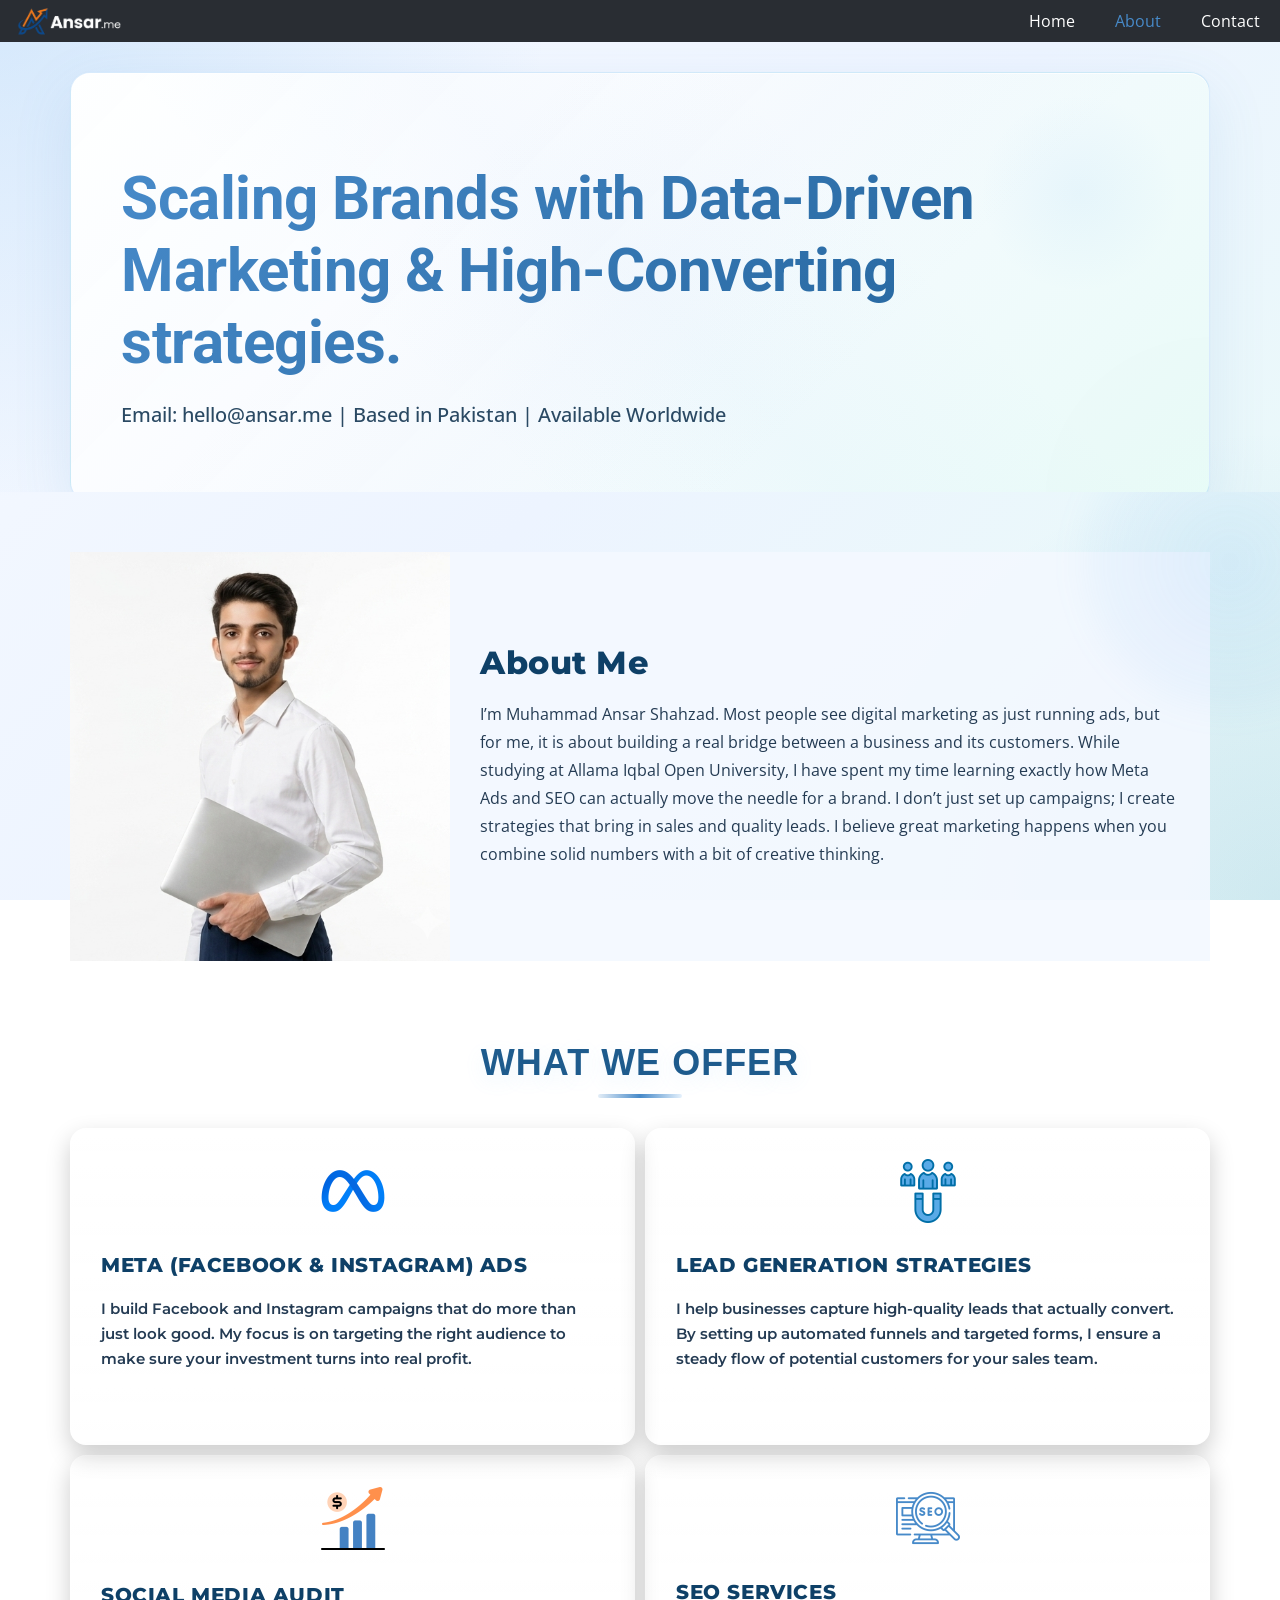
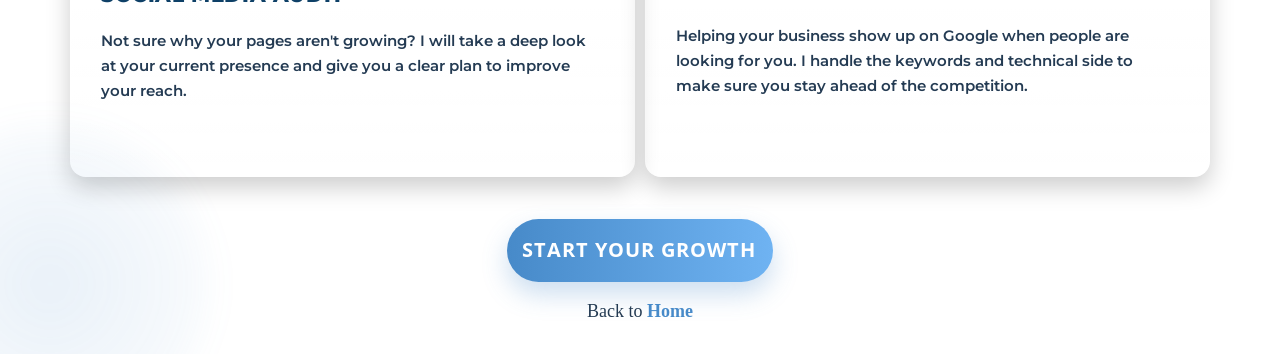
==== About.html @ 25c0dbea "65029 Co-authored-by: Copilot <copilot@github.com>" ====
<!DOCTYPE html>
<html style="font-size: 16px;" lang="en"><head>
    <meta name="viewport" content="width=device-width, initial-scale=1.0">
    <meta charset="utf-8">
    <meta name="keywords" content="">
    <meta name="description" content="">
    <title>About</title>
    <link rel="stylesheet" href="nicepage.css" media="screen">
<link rel="stylesheet" href="About.css" media="screen">
    <script class="u-script" type="text/javascript" src="jquery.js" defer=""></script>
    <script class="u-script" type="text/javascript" src="nicepage.js" defer=""></script>
    <meta name="generator" content="Nicepage 8.3.6, nicepage.com">
    <link rel="icon" href="images/favicon.png">
    
    
    
    
    
    <link id="u-page-google-font" rel="stylesheet" href="https://fonts.googleapis.com/css2?display=swap&amp;family=Roboto:ital,wght@0,100;0,200;0,300;0,400;0,500;0,600;0,700;0,800;0,900;1,100;1,200;1,300;1,400;1,500;1,600;1,700;1,800;1,900&amp;family=Open+Sans:ital,wght@0,300;0,400;0,500;0,600;0,700;0,800;1,300;1,400;1,500;1,600;1,700;1,800&amp;family=Montserrat:ital,wght@0,100;0,200;0,300;0,400;0,500;0,600;0,700;0,800;0,900;1,100;1,200;1,300;1,400;1,500;1,600;1,700;1,800;1,900&amp;family=Adamina:wght@400">
    <script type="application/ld+json">{
		"@context": "http://schema.org",
		"@type": "Organization",
		"name": "Site1",
		"logo": "images/Gemini_Generated_Image_s035ids035ids035-removebg-previewllll.png",
		"sameAs": [
				"https://www.facebook.com/share/1CbsHtC2xA/  ",
				"https://www.instagram.com/m.ansar971?igsh=bG4xaGEwMTB1c2Ji",
				"https://x.com/M_Ansar971",
				"www.linkedin.com/in/muhammad-ansar-shahzad-04728a39b"
		]
}</script>
    <meta name="theme-color" content="#478ac9">
    <meta property="og:title" content="About">
    <meta property="og:description" content="">
    <meta property="og:type" content="website">
  <meta data-intl-tel-input-cdn-path="intlTelInput/"></head>
  <body data-path-to-root="./" data-include-products="false" class="u-body u-clearfix u-xl-mode" data-lang="en"><header class="u-clearfix u-header u-palette-5-dark-3 u-header" id="header" data-animation-name="" data-animation-duration="0" data-animation-delay="0" data-animation-direction=""><nav class="u-menu u-menu-one-level u-offcanvas u-menu-1" role="navigation" aria-label="Menu navigation">
        <div class="menu-collapse" style="font-size: 1rem; letter-spacing: 0px;">
          <a class="u-button-style u-custom-left-right-menu-spacing u-custom-padding-bottom u-custom-top-bottom-menu-spacing u-hamburger-link u-nav-link u-text-active-palette-1-base u-text-hover-palette-2-base" href="#" tabindex="-1" aria-label="Open menu" aria-controls="61b7">
            <svg class="u-svg-link" viewBox="0 0 24 24"><use xlink:href="#menu-hamburger"></use></svg>
            <svg class="u-svg-content" version="1.1" id="menu-hamburger" viewBox="0 0 16 16" x="0px" y="0px" xmlns:xlink="http://www.w3.org/1999/xlink" xmlns="http://www.w3.org/2000/svg"><g><rect y="1" width="16" height="2"></rect><rect y="7" width="16" height="2"></rect><rect y="13" width="16" height="2"></rect>
</g></svg>
          </a>
        </div>
        <div class="u-custom-menu u-nav-container">
          <ul class="u-nav u-unstyled u-nav-1" role="menubar"><li role="none" class="u-nav-item"><a role="menuitem" class="u-button-style u-nav-link u-text-active-palette-1-base u-text-hover-palette-2-base u-nav-link-2" href="./">Home</a>
</li><li role="none" class="u-nav-item"><a role="menuitem" class="u-button-style u-nav-link u-text-active-palette-1-base u-text-hover-palette-2-base u-nav-link-2" href="About.html">About</a>
</li><li role="none" class="u-nav-item"><a role="menuitem" class="u-button-style u-nav-link u-text-active-palette-1-base u-text-hover-palette-2-base u-nav-link-2" href="Contact-Us.html">Contact</a>
</li></ul>
        </div>
        <div class="u-custom-menu u-nav-container-collapse" id="61b7" role="region" aria-label="Menu panel">
          <div class="u-black u-container-style u-inner-container-layout u-opacity u-opacity-95 u-sidenav">
            <div class="u-inner-container-layout u-sidenav-overflow">
              <div class="u-menu-close" tabindex="-1" aria-label="Close menu"></div>
              <ul class="u-align-center u-nav u-popupmenu-items u-unstyled u-nav-2" role="menubar"><li role="none" class="u-nav-item"><a role="menuitem" class="u-button-style u-nav-link" href="./">Home</a>
</li><li role="none" class="u-nav-item"><a role="menuitem" class="u-button-style u-nav-link" href="About.html">About</a>
</li><li role="none" class="u-nav-item"><a role="menuitem" class="u-button-style u-nav-link" href="Contact-Us.html">Contact</a>
</li></ul>
            </div>
          </div>
          <div class="u-black u-menu-overlay u-opacity u-opacity-70"></div>
        </div>
      </nav><a href="" class="u-image u-logo u-image-1" data-image-width="623" data-image-height="211">
        <img src="images/Gemini_Generated_Image_s035ids035ids035-removebg-previewllll.png" class="u-logo-image u-logo-image-1">
      </a></header>
    <section class="u-align-center u-clearfix u-container-align-center u-section-1" id="block-16">
      <div class="u-clearfix u-sheet u-valign-middle-xs u-sheet-1">
        <div class="u-align-center u-container-align-center u-container-style u-expanded-width-xs u-group u-shape-rectangle u-group-1">
          <div class="u-container-layout u-container-layout-1">
            <h1 class="u-align-left u-text u-text-black u-text-1">Scaling Brand​s with Data-Driven Marketing &amp; High-Converting strategies. </h1>
            <p class="u-align-left u-text u-text-palette-5-dark-1 u-text-2">Email: hello@ansar.me | Based in Paki​​​stan | Available Worldwide&nbsp;&nbsp;<br>
            </p>
          </div>
        </div>
      </div>
    </section>
    <section class="u-clearfix u-palette-5-dark-3 u-section-2" id="block-17">
      <div class="u-clearfix u-sheet u-valign-middle-lg u-valign-middle-sm u-valign-middle-xl u-sheet-1">
        <div class="data-layout-selected u-clearfix u-expanded-width-lg u-expanded-width-xl u-expanded-width-xs u-gutter-0 u-layout-spacing-vertical u-layout-wrap u-white u-layout-wrap-1">
          <div class="u-layout">
            <div class="u-layout-row">
              <div class="u-container-style u-image u-layout-cell u-right-cell u-size-20-lg u-size-20-xl u-size-28-md u-size-28-sm u-size-28-xs u-image-1" src="" data-image-width="1792" data-image-height="592">
                <div class="u-container-layout u-container-layout-1"></div>
              </div>
              <div class="u-align-left u-container-align-left u-container-align-left-lg u-container-align-left-md u-container-align-left-sm u-container-align-left-xl u-container-style u-layout-cell u-left-cell u-palette-5-dark-2 u-shape-rectangle u-size-32-md u-size-32-sm u-size-32-xs u-size-40-lg u-size-40-xl u-layout-cell-2" data-image-width="1080" data-image-height="810">
                <div class="u-container-layout u-valign-middle-lg u-valign-middle-md u-valign-middle-sm u-valign-middle-xl u-container-layout-2">
                  <h2 class="u-text u-text-default-lg u-text-default-md u-text-default-sm u-text-default-xl u-text-1">About Me</h2>
                  <p class="u-text u-text-2"> I’m Muhammad Ansar Shahzad. Most people see digital marketing as just running ads, but for me, it is about building a real bridge between a business and its customers. While studying at Allama Iqbal Open University, I have spent my time learning exactly how Meta Ads and SEO can actually move the needle for a brand. I don’t just set up campaigns; I create strategies that bring in sales and quality leads. I believe great marketing happens when you combine solid numbers with a bit of creative thinking.<br>
                  </p>
                </div>
              </div>
            </div>
          </div>
        </div>
      </div>
    </section>
    <section class="u-align-center u-clearfix u-container-align-center-lg u-container-align-center-md u-container-align-center-sm u-container-align-center-xl u-palette-5-dark-3 u-section-3" id="block-18">
      <div class="u-clearfix u-sheet u-valign-middle-lg u-valign-middle-md u-valign-middle-sm u-sheet-1">
        <h4 class="u-custom-font u-font-arial u-text u-text-default u-text-1">What We <span style="font-weight: 500;"><span style="font-weight: 500;"></span></span>Offer 
        </h4>
        <div class="u-expanded-width u-layout-grid u-list u-list-1">
          <div class="u-repeater u-repeater-1">
            <div class="u-align-center u-border-2 u-border-grey-75 u-container-align-center u-container-style u-grey-10 u-list-item u-repeater-item u-list-item-1">
              <div class="u-container-layout u-similar-container u-valign-top u-container-layout-1"><span class="u-align-left u-file-icon u-icon u-text-palette-1-base u-icon-1" data-href="Contact-Us.html" data-page-id="167805803" title="Contact Us"><img src="images/meta.png" alt=""></span>
                <h5 class="u-align-center-xs u-align-left-lg u-align-left-md u-align-left-sm u-align-left-xl u-custom-font u-text u-text-2">Meta (Facebook &amp; Instagram)​ Ads<span style="font-weight: 700;"></span>
                </h5>
                <p class="u-align-left u-custom-font u-font-montserrat u-text u-text-default u-text-3">I build Facebook and Instagram campaigns that do more than just look good. My focus is on targeting the right audience to make sure your investment turns into real profit. </p>
              </div>
            </div>
            <div class="u-align-center u-border-2 u-border-grey-75 u-container-align-center u-container-style u-grey-10 u-list-item u-repeater-item u-list-item-2">
              <div class="u-container-layout u-similar-container u-valign-top u-container-layout-2"><span class="u-align-left u-file-icon u-icon u-icon-2" data-href="Contact-Us.html" data-page-id="167805803" title="Contact Us"><img src="images/lead-generation_8407379.png" alt=""></span>
                <h5 class="u-align-center-xs u-align-left-lg u-align-left-md u-align-left-sm u-align-left-xl u-custom-font u-text u-text-4">Lead Generation strategies </h5>
                <p class="u-align-left u-custom-font u-font-montserrat u-text u-text-default u-text-5">I help businesses capture high-quality leads that actually convert. By setting up automated funnels and targeted forms, I ensure a steady flow of potential customers for your sales team.</p>
              </div>
            </div>
            <div class="u-align-center u-border-2 u-border-grey-75 u-container-align-center u-container-style u-grey-10 u-list-item u-repeater-item u-list-item-3" data-href="Contact-Us.html" data-page-id="167805803" title="Contact Us">
              <div class="u-container-layout u-similar-container u-valign-top u-container-layout-3"><span class="u-align-left u-file-icon u-icon u-icon-3"><img src="images/growth.png" alt=""></span>
                <h5 class="u-align-center-xs u-align-left-lg u-align-left-md u-align-left-sm u-align-left-xl u-custom-font u-text u-text-6">Social Media Audit <span style="font-size: 1.5rem;"></span>
                </h5>
                <p class="u-align-left u-custom-font u-font-montserrat u-text u-text-default u-text-7">Not sure why your pages aren't growing? I will take a deep look at your current presence and give you a clear plan to improve your reach.<br>
                </p>
              </div>
            </div>
            <div class="u-align-center u-border-2 u-border-grey-75 u-container-align-center u-container-style u-grey-10 u-list-item u-repeater-item u-list-item-4">
              <div class="u-container-layout u-similar-container u-valign-top u-container-layout-4"><span class="u-align-left u-file-icon u-icon u-text-palette-1-base u-icon-4" data-href="Contact-Us.html" data-page-id="167805803" title="Contact Us"><img src="images/5902216-d0180511.png" alt=""></span>
                <h5 class="u-align-center-xs u-align-left-lg u-align-left-md u-align-left-sm u-align-left-xl u-custom-font u-text u-text-8">SEO ​Services</h5>
                <p class="u-align-left u-custom-font u-font-montserrat u-text u-text-default u-text-9">Helping your business show up on Google when people are looking for you. I handle the keywords and technical side to make sure you stay ahead of the competition.<br>
                </p>
              </div>
            </div>
          </div>
        </div>
        <a href="Contact-Us.html" data-page-id="167805803" class="u-btn u-btn-round u-button-style u-hover-palette-1-light-1 u-palette-1-base u-radius u-btn-1" title="Contact Us">START YOUr GROWTH<span style="font-size: 1.25rem;"></span>
        </a>
        <h6 class="u-custom-font u-font-georgia u-text u-text-default u-text-10">Back to <span style="font-weight: 700;">
            <a href="./" data-page-id="44507083" class="u-active-none u-border-none u-btn u-button-link u-button-style u-hover-none u-none u-text-palette-1-base u-btn-2" title="Home">Home </a></span>
        </h6>
      </div>
    </section>
    
    
    
    <footer class="u-align-center u-clearfix u-container-align-center-lg u-container-align-center-md u-container-align-center-sm u-container-align-center-xl u-footer u-hidden-lg u-hidden-md u-hidden-sm u-hidden-xl u-palette-5-dark-3 u-footer" id="footer"><div class="u-clearfix u-sheet u-sheet-1">
        <h3 class="u-align-left-xs u-headline u-hidden-lg u-hidden-md u-hidden-sm u-hidden-xl u-text u-text-default-lg u-text-default-md u-text-default-sm u-text-default-xl u-text-1">
          <a href="/">Get in Touch </a>
        </h3>
        <p class="u-align-left u-custom-font u-font-montserrat u-hidden-lg u-hidden-md u-hidden-sm u-hidden-xl u-text u-text-2">Every great project starts with a simple conversation. Whether you want to scale your sales with Meta Ads or improve your Google ranking, I am here to help. Fill out the form below with your details, and I will personally get back to you within 24 hours to discuss your goals.<span style="font-style: italic;"></span>
        </p>
        <a href="tel:+92 321 7420475" class="u-active-none u-align-left-xs u-btn u-button-style u-hidden-lg u-hidden-md u-hidden-sm u-hidden-xl u-hover-none u-none u-text-hover-palette-1-base u-btn-1"><span class="u-icon u-text-palette-1-base"><svg class="u-svg-content" viewBox="0 0 405.333 405.333" x="0px" y="0px" style="width: 1em; height: 1em;"><path d="M373.333,266.88c-25.003,0-49.493-3.904-72.704-11.563c-11.328-3.904-24.192-0.896-31.637,6.699l-46.016,34.752    c-52.8-28.181-86.592-61.952-114.389-114.368l33.813-44.928c8.512-8.512,11.563-20.971,7.915-32.64    C142.592,81.472,138.667,56.96,138.667,32c0-17.643-14.357-32-32-32H32C14.357,0,0,14.357,0,32    c0,205.845,167.488,373.333,373.333,373.333c17.643,0,32-14.357,32-32V298.88C405.333,281.237,390.976,266.88,373.333,266.88z"></path></svg></span>&nbsp;+92 321 7420475
        </a>
        <a href="#" class="u-active-none u-align-left-xs u-border-1 u-border-active-palette-1-base u-border-hover-palette-1-base u-border-no-left u-border-no-right u-border-no-top u-btn u-button-link u-button-style u-hidden-lg u-hidden-md u-hidden-sm u-hidden-xl u-hover-none u-none u-text-active-palette-1-base u-text-hover-palette-1-base u-text-white u-btn-2" data-animation-name="" data-animation-duration="0" data-animation-delay="0" data-animation-direction="">hello@ansar.me </a>
        <div class="u-align-left u-hidden-lg u-hidden-md u-hidden-sm u-hidden-xl u-preserve-proportions u-social-icons u-social-icons-1">
          <a class="u-social-url" title="facebook" target="_blank" href="https://www.facebook.com/share/1CbsHtC2xA/  "><span class="u-icon u-social-facebook u-social-icon u-text-palette-1-base u-icon-2"><svg class="u-svg-link" preserveAspectRatio="xMidYMin slice" viewBox="0 0 112.196 112.196"><use xmlns:xlink="http://www.w3.org/1999/xlink" xlink:href="#svg-1bdc"></use></svg><svg class="u-svg-content" viewBox="0 0 112.196 112.196" x="0px" y="0px" id="svg-1bdc" style="enable-background:new 0 0 112.196 112.196;"><g><circle style="fill:currentColor;" cx="56.098" cy="56.098" r="56.098"></circle><path style="fill:#FFFFFF;" d="M70.201,58.294h-10.01v36.672H45.025V58.294h-7.213V45.406h7.213v-8.34   c0-5.964,2.833-15.303,15.301-15.303L71.56,21.81v12.51h-8.151c-1.337,0-3.217,0.668-3.217,3.513v7.585h11.334L70.201,58.294z"></path>
</g></svg></span>
          </a>
        </div>
        <div class="u-hidden-lg u-hidden-md u-hidden-sm u-hidden-xl u-social-icons u-social-icons-2">
          <a class="u-social-url" target="_blank" data-type="Instagram" title="Instagram" href="https://www.instagram.com/m.ansar971?igsh=bG4xaGEwMTB1c2Ji"><span class="u-icon u-social-icon u-social-instagram u-text-palette-1-base u-icon-3"><svg class="u-svg-link" preserveAspectRatio="xMidYMin slice" viewBox="0 0 112 112"><use xmlns:xlink="http://www.w3.org/1999/xlink" xlink:href="#svg-3fb9"></use></svg><svg class="u-svg-content" viewBox="0 0 112 112" x="0" y="0" id="svg-3fb9"><circle fill="currentColor" cx="56.1" cy="56.1" r="55"></circle><path fill="#FFFFFF" d="M55.9,38.2c-9.9,0-17.9,8-17.9,17.9C38,66,46,74,55.9,74c9.9,0,17.9-8,17.9-17.9C73.8,46.2,65.8,38.2,55.9,38.2
            z M55.9,66.4c-5.7,0-10.3-4.6-10.3-10.3c-0.1-5.7,4.6-10.3,10.3-10.3c5.7,0,10.3,4.6,10.3,10.3C66.2,61.8,61.6,66.4,55.9,66.4z"></path><path fill="#FFFFFF" d="M74.3,33.5c-2.3,0-4.2,1.9-4.2,4.2s1.9,4.2,4.2,4.2s4.2-1.9,4.2-4.2S76.6,33.5,74.3,33.5z"></path><path fill="#FFFFFF" d="M73.1,21.3H38.6c-9.7,0-17.5,7.9-17.5,17.5v34.5c0,9.7,7.9,17.6,17.5,17.6h34.5c9.7,0,17.5-7.9,17.5-17.5V38.8
            C90.6,29.1,82.7,21.3,73.1,21.3z M83,73.3c0,5.5-4.5,9.9-9.9,9.9H38.6c-5.5,0-9.9-4.5-9.9-9.9V38.8c0-5.5,4.5-9.9,9.9-9.9h34.5
            c5.5,0,9.9,4.5,9.9,9.9V73.3z"></path></svg></span>
          </a>
        </div>
        <div class="u-hidden-lg u-hidden-md u-hidden-sm u-hidden-xl u-preserve-proportions u-social-icons u-social-icons-3">
          <a class="u-social-url" title="twitter" target="_blank" href="https://x.com/M_Ansar971"><span class="u-file-icon u-icon u-social-icon u-social-twitter u-icon-4"><svg class="u-svg-link" preserveAspectRatio="xMidYMin slice" viewBox="0 0 112.197 112.197"><use xmlns:xlink="http://www.w3.org/1999/xlink" xlink:href="#svg-049f"></use></svg><svg class="u-svg-content" viewBox="0 0 112.197 112.197" x="0px" y="0px" id="svg-049f" style="enable-background:new 0 0 112.197 112.197;"><g><circle style="fill:#55ACEE;" cx="56.099" cy="56.098" r="56.098"></circle><g><path style="fill:#F1F2F2;" d="M90.461,40.316c-2.404,1.066-4.99,1.787-7.702,2.109c2.769-1.659,4.894-4.284,5.897-7.417    c-2.591,1.537-5.462,2.652-8.515,3.253c-2.446-2.605-5.931-4.233-9.79-4.233c-7.404,0-13.409,6.005-13.409,13.409    c0,1.051,0.119,2.074,0.349,3.056c-11.144-0.559-21.025-5.897-27.639-14.012c-1.154,1.98-1.816,4.285-1.816,6.742    c0,4.651,2.369,8.757,5.965,11.161c-2.197-0.069-4.266-0.672-6.073-1.679c-0.001,0.057-0.001,0.114-0.001,0.17    c0,6.497,4.624,11.916,10.757,13.147c-1.124,0.308-2.311,0.471-3.532,0.471c-0.866,0-1.705-0.083-2.523-0.239    c1.706,5.326,6.657,9.203,12.526,9.312c-4.59,3.597-10.371,5.74-16.655,5.74c-1.08,0-2.15-0.063-3.197-0.188    c5.931,3.806,12.981,6.025,20.553,6.025c24.664,0,38.152-20.432,38.152-38.153c0-0.581-0.013-1.16-0.039-1.734    C86.391,45.366,88.664,43.005,90.461,40.316L90.461,40.316z"></path>
</g>
</g></svg></span>
          </a>
        </div>
        <div class="u-hidden-lg u-hidden-md u-hidden-sm u-hidden-xl u-preserve-proportions u-social-icons u-social-icons-4">
          <a class="u-social-url" target="_blank" data-type="LinkedIn" title="LinkedIn" href="www.linkedin.com/in/muhammad-ansar-shahzad-04728a39b"><span class="u-icon u-social-icon u-social-linkedin u-icon-5"><svg class="u-svg-link" preserveAspectRatio="xMidYMin slice" viewBox="0 0 112 112"><use xmlns:xlink="http://www.w3.org/1999/xlink" xlink:href="#svg-0dc4"></use></svg><svg class="u-svg-content" viewBox="0 0 112 112" x="0" y="0" id="svg-0dc4"><circle fill="currentColor" cx="56.1" cy="56.1" r="55"></circle><path fill="#FFFFFF" d="M41.3,83.7H27.9V43.4h13.4V83.7z M34.6,37.9L34.6,37.9c-4.6,0-7.5-3.1-7.5-7c0-4,3-7,7.6-7s7.4,3,7.5,7
            C42.2,34.8,39.2,37.9,34.6,37.9z M89.6,83.7H76.2V62.2c0-5.4-1.9-9.1-6.8-9.1c-3.7,0-5.9,2.5-6.9,4.9c-0.4,0.9-0.4,2.1-0.4,3.3v22.5
            H48.7c0,0,0.2-36.5,0-40.3h13.4v5.7c1.8-2.7,5-6.7,12.1-6.7c8.8,0,15.4,5.8,15.4,18.1V83.7z"></path></svg></span>
          </a>
        </div>
        <div class="u-border-3 u-border-grey-dark-1 u-expanded-width-xs u-hidden-lg u-hidden-md u-hidden-sm u-hidden-xl u-shape u-shape-bottom u-shape-left u-shape-line u-shape-right u-shape-1"></div>
      </div></footer>
  
</body></html>
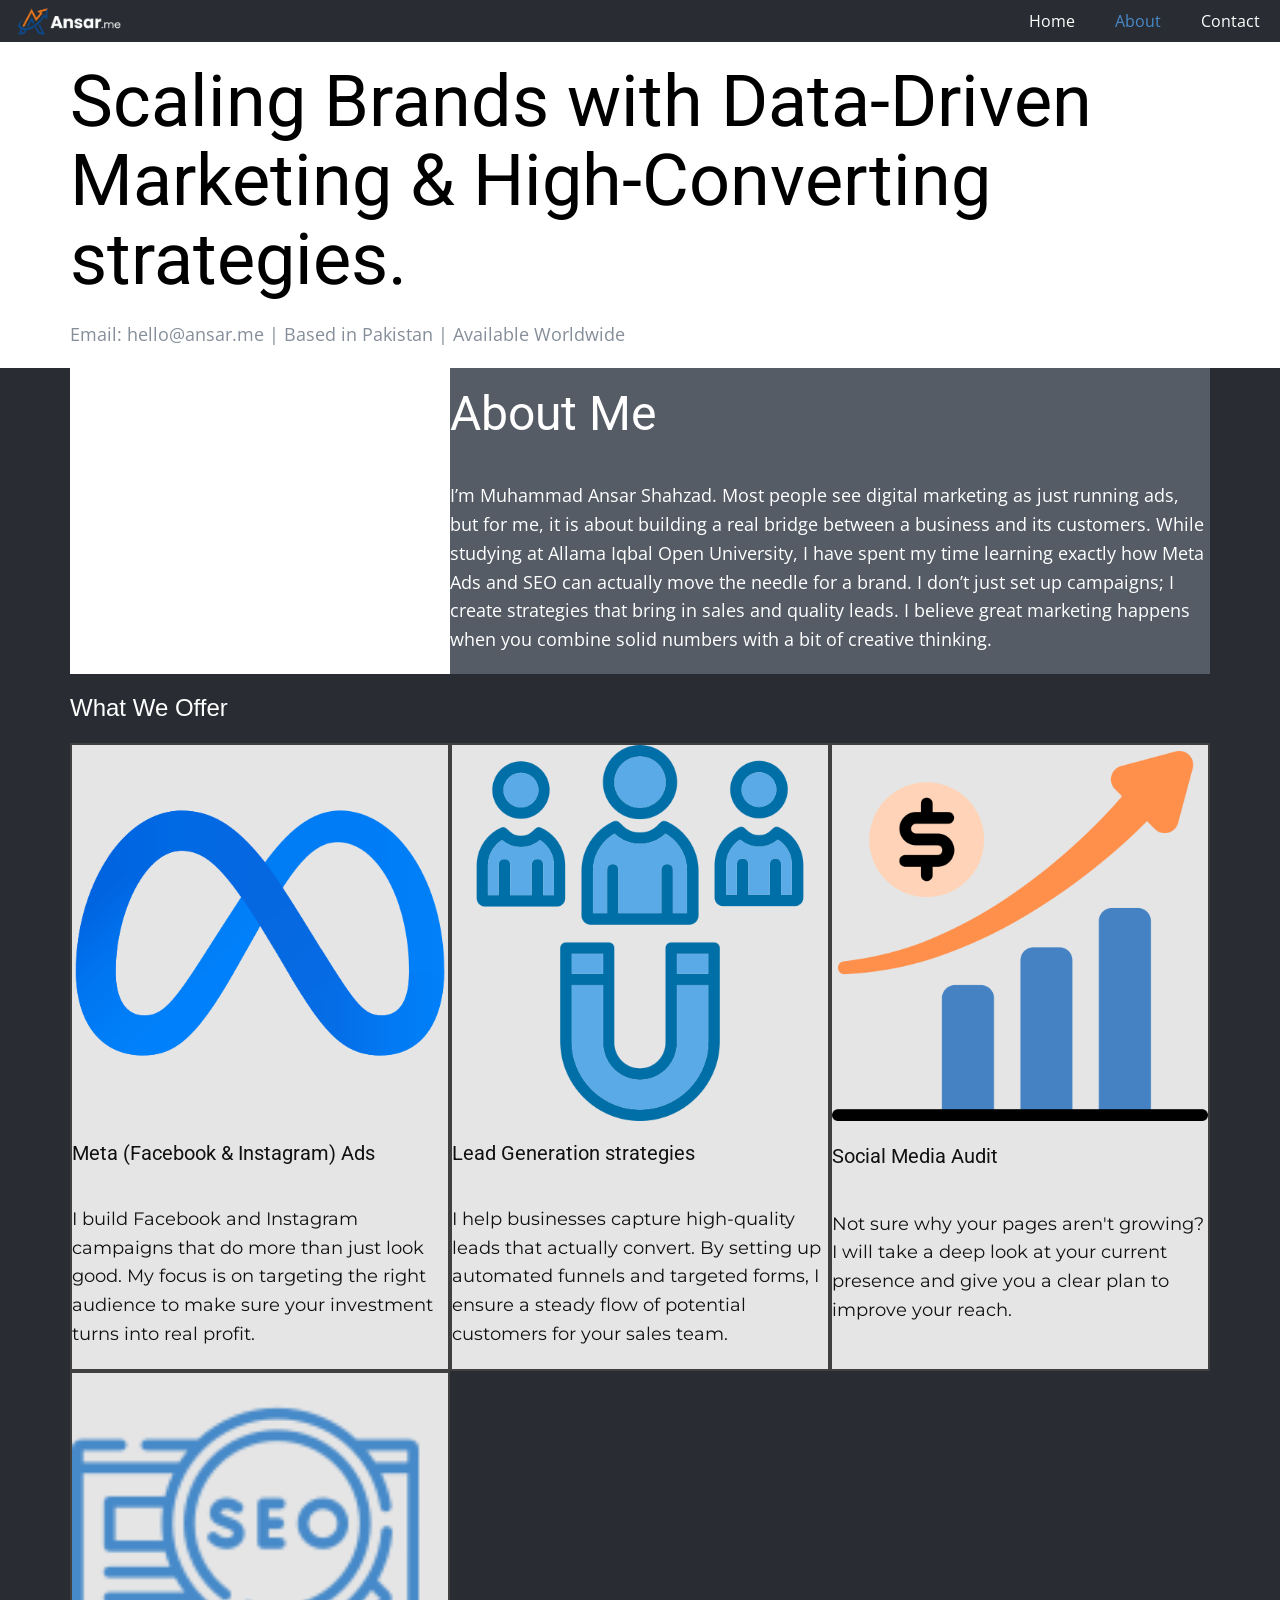
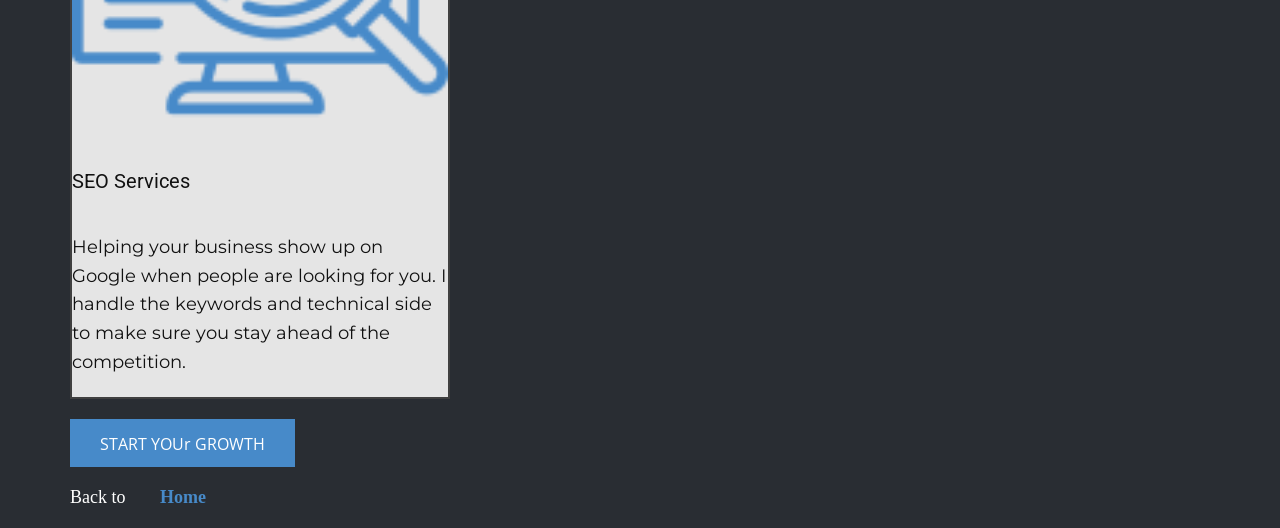
==== commit 61287785: "Merge branch 'main' of https://github.com/Ansar2474/portfolio" ====
--- a/About.html
+++ b/About.html
@@ -6,7 +6,7 @@
     <meta name="description" content="">
     <title>About</title>
     <link rel="stylesheet" href="nicepage.css" media="screen">
-<link rel="stylesheet" href="About.css" media="screen">
+<link rel="stylesheet" href="about.css" media="screen">
     <script class="u-script" type="text/javascript" src="jquery.js" defer=""></script>
     <script class="u-script" type="text/javascript" src="nicepage.js" defer=""></script>
     <meta name="generator" content="Nicepage 8.3.6, nicepage.com">
@@ -141,7 +141,8 @@
     
     
     <footer class="u-align-center u-clearfix u-container-align-center-lg u-container-align-center-md u-container-align-center-sm u-container-align-center-xl u-footer u-hidden-lg u-hidden-md u-hidden-sm u-hidden-xl u-palette-5-dark-3 u-footer" id="footer"><div class="u-clearfix u-sheet u-sheet-1">
-        <h3 class="u-align-left-xs u-headline u-hidden-lg u-hidden-md u-hidden-sm u-hidden-xl u-text u-text-default-lg u-text-default-md u-text-default-sm u-text-default-xl u-text-1">
+        <div class="footer-card-bg"></div>
+        <h3 class="u-align-center u-headline u-hidden-lg u-hidden-md u-hidden-sm u-hidden-xl u-text u-text-default-lg u-text-default-md u-text-default-sm u-text-default-xl u-text-1">
           <a href="/">Get in Touch </a>
         </h3>
         <p class="u-align-left u-custom-font u-font-montserrat u-hidden-lg u-hidden-md u-hidden-sm u-hidden-xl u-text u-text-2">Every great project starts with a simple conversation. Whether you want to scale your sales with Meta Ads or improve your Google ranking, I am here to help. Fill out the form below with your details, and I will personally get back to you within 24 hours to discuss your goals.<span style="font-style: italic;"></span>
@@ -150,28 +151,29 @@
         </a>
         <a href="#" class="u-active-none u-align-left-xs u-border-1 u-border-active-palette-1-base u-border-hover-palette-1-base u-border-no-left u-border-no-right u-border-no-top u-btn u-button-link u-button-style u-hidden-lg u-hidden-md u-hidden-sm u-hidden-xl u-hover-none u-none u-text-active-palette-1-base u-text-hover-palette-1-base u-text-white u-btn-2" data-animation-name="" data-animation-duration="0" data-animation-delay="0" data-animation-direction="">hello@ansar.me </a>
         <div class="u-align-left u-hidden-lg u-hidden-md u-hidden-sm u-hidden-xl u-preserve-proportions u-social-icons u-social-icons-1">
-          <a class="u-social-url" title="facebook" target="_blank" href="https://www.facebook.com/share/1CbsHtC2xA/  "><span class="u-icon u-social-facebook u-social-icon u-text-palette-1-base u-icon-2"><svg class="u-svg-link" preserveAspectRatio="xMidYMin slice" viewBox="0 0 112.196 112.196"><use xmlns:xlink="http://www.w3.org/1999/xlink" xlink:href="#svg-1bdc"></use></svg><svg class="u-svg-content" viewBox="0 0 112.196 112.196" x="0px" y="0px" id="svg-1bdc" style="enable-background:new 0 0 112.196 112.196;"><g><circle style="fill:currentColor;" cx="56.098" cy="56.098" r="56.098"></circle><path style="fill:#FFFFFF;" d="M70.201,58.294h-10.01v36.672H45.025V58.294h-7.213V45.406h7.213v-8.34   c0-5.964,2.833-15.303,15.301-15.303L71.56,21.81v12.51h-8.151c-1.337,0-3.217,0.668-3.217,3.513v7.585h11.334L70.201,58.294z"></path>
+          <a class="u-social-url" title="facebook" target="_blank" href="https://www.facebook.com/share/1CbsHtC2xA/  "><span class="u-icon u-social-facebook u-social-icon u-text-palette-1-base u-icon-2"><svg class="u-svg-link" preserveAspectRatio="xMidYMin slice" viewBox="0 0 112.196 112.196" style=""><use xmlns:xlink="http://www.w3.org/1999/xlink" xlink:href="#svg-1bdc"></use></svg><svg class="u-svg-content" viewBox="0 0 112.196 112.196" x="0px" y="0px" id="svg-1bdc" style="enable-background:new 0 0 112.196 112.196;"><g><circle style="fill:currentColor;" cx="56.098" cy="56.098" r="56.098"></circle><path style="fill:#FFFFFF;" d="M70.201,58.294h-10.01v36.672H45.025V58.294h-7.213V45.406h7.213v-8.34   c0-5.964,2.833-15.303,15.301-15.303L71.56,21.81v12.51h-8.151c-1.337,0-3.217,0.668-3.217,3.513v7.585h11.334L70.201,58.294z"></path>
 </g></svg></span>
           </a>
         </div>
         <div class="u-hidden-lg u-hidden-md u-hidden-sm u-hidden-xl u-social-icons u-social-icons-2">
-          <a class="u-social-url" target="_blank" data-type="Instagram" title="Instagram" href="https://www.instagram.com/m.ansar971?igsh=bG4xaGEwMTB1c2Ji"><span class="u-icon u-social-icon u-social-instagram u-text-palette-1-base u-icon-3"><svg class="u-svg-link" preserveAspectRatio="xMidYMin slice" viewBox="0 0 112 112"><use xmlns:xlink="http://www.w3.org/1999/xlink" xlink:href="#svg-3fb9"></use></svg><svg class="u-svg-content" viewBox="0 0 112 112" x="0" y="0" id="svg-3fb9"><circle fill="currentColor" cx="56.1" cy="56.1" r="55"></circle><path fill="#FFFFFF" d="M55.9,38.2c-9.9,0-17.9,8-17.9,17.9C38,66,46,74,55.9,74c9.9,0,17.9-8,17.9-17.9C73.8,46.2,65.8,38.2,55.9,38.2
+          <a class="u-social-url" target="_blank" data-type="Instagram" title="Instagram" href="https://www.instagram.com/m.ansar971?igsh=bG4xaGEwMTB1c2Ji"><span class="u-icon u-social-icon u-social-instagram u-text-palette-1-base u-icon-3"><svg class="u-svg-link" preserveAspectRatio="xMidYMin slice" viewBox="0 0 112 112" style=""><use xmlns:xlink="http://www.w3.org/1999/xlink" xlink:href="#svg-3fb9"></use></svg><svg class="u-svg-content" viewBox="0 0 112 112" x="0" y="0" id="svg-3fb9"><circle fill="currentColor" cx="56.1" cy="56.1" r="55"></circle><path fill="#FFFFFF" d="M55.9,38.2c-9.9,0-17.9,8-17.9,17.9C38,66,46,74,55.9,74c9.9,0,17.9-8,17.9-17.9C73.8,46.2,65.8,38.2,55.9,38.2
             z M55.9,66.4c-5.7,0-10.3-4.6-10.3-10.3c-0.1-5.7,4.6-10.3,10.3-10.3c5.7,0,10.3,4.6,10.3,10.3C66.2,61.8,61.6,66.4,55.9,66.4z"></path><path fill="#FFFFFF" d="M74.3,33.5c-2.3,0-4.2,1.9-4.2,4.2s1.9,4.2,4.2,4.2s4.2-1.9,4.2-4.2S76.6,33.5,74.3,33.5z"></path><path fill="#FFFFFF" d="M73.1,21.3H38.6c-9.7,0-17.5,7.9-17.5,17.5v34.5c0,9.7,7.9,17.6,17.5,17.6h34.5c9.7,0,17.5-7.9,17.5-17.5V38.8
             C90.6,29.1,82.7,21.3,73.1,21.3z M83,73.3c0,5.5-4.5,9.9-9.9,9.9H38.6c-5.5,0-9.9-4.5-9.9-9.9V38.8c0-5.5,4.5-9.9,9.9-9.9h34.5
             c5.5,0,9.9,4.5,9.9,9.9V73.3z"></path></svg></span>
           </a>
         </div>
         <div class="u-hidden-lg u-hidden-md u-hidden-sm u-hidden-xl u-preserve-proportions u-social-icons u-social-icons-3">
-          <a class="u-social-url" title="twitter" target="_blank" href="https://x.com/M_Ansar971"><span class="u-file-icon u-icon u-social-icon u-social-twitter u-icon-4"><svg class="u-svg-link" preserveAspectRatio="xMidYMin slice" viewBox="0 0 112.197 112.197"><use xmlns:xlink="http://www.w3.org/1999/xlink" xlink:href="#svg-049f"></use></svg><svg class="u-svg-content" viewBox="0 0 112.197 112.197" x="0px" y="0px" id="svg-049f" style="enable-background:new 0 0 112.197 112.197;"><g><circle style="fill:#55ACEE;" cx="56.099" cy="56.098" r="56.098"></circle><g><path style="fill:#F1F2F2;" d="M90.461,40.316c-2.404,1.066-4.99,1.787-7.702,2.109c2.769-1.659,4.894-4.284,5.897-7.417    c-2.591,1.537-5.462,2.652-8.515,3.253c-2.446-2.605-5.931-4.233-9.79-4.233c-7.404,0-13.409,6.005-13.409,13.409    c0,1.051,0.119,2.074,0.349,3.056c-11.144-0.559-21.025-5.897-27.639-14.012c-1.154,1.98-1.816,4.285-1.816,6.742    c0,4.651,2.369,8.757,5.965,11.161c-2.197-0.069-4.266-0.672-6.073-1.679c-0.001,0.057-0.001,0.114-0.001,0.17    c0,6.497,4.624,11.916,10.757,13.147c-1.124,0.308-2.311,0.471-3.532,0.471c-0.866,0-1.705-0.083-2.523-0.239    c1.706,5.326,6.657,9.203,12.526,9.312c-4.59,3.597-10.371,5.74-16.655,5.74c-1.08,0-2.15-0.063-3.197-0.188    c5.931,3.806,12.981,6.025,20.553,6.025c24.664,0,38.152-20.432,38.152-38.153c0-0.581-0.013-1.16-0.039-1.734    C86.391,45.366,88.664,43.005,90.461,40.316L90.461,40.316z"></path>
+          <a class="u-social-url" title="twitter" target="_blank" href="https://x.com/M_Ansar971"><span class="u-file-icon u-icon u-social-icon u-social-twitter u-icon-4"><svg class="u-svg-link" preserveAspectRatio="xMidYMin slice" viewBox="0 0 112.197 112.197" style=""><use xmlns:xlink="http://www.w3.org/1999/xlink" xlink:href="#svg-049f"></use></svg><svg class="u-svg-content" viewBox="0 0 112.197 112.197" x="0px" y="0px" id="svg-049f" style="enable-background:new 0 0 112.197 112.197;"><g><circle style="fill:#55ACEE;" cx="56.099" cy="56.098" r="56.098"></circle><g><path style="fill:#F1F2F2;" d="M90.461,40.316c-2.404,1.066-4.99,1.787-7.702,2.109c2.769-1.659,4.894-4.284,5.897-7.417    c-2.591,1.537-5.462,2.652-8.515,3.253c-2.446-2.605-5.931-4.233-9.79-4.233c-7.404,0-13.409,6.005-13.409,13.409    c0,1.051,0.119,2.074,0.349,3.056c-11.144-0.559-21.025-5.897-27.639-14.012c-1.154,1.98-1.816,4.285-1.816,6.742    c0,4.651,2.369,8.757,5.965,11.161c-2.197-0.069-4.266-0.672-6.073-1.679c-0.001,0.057-0.001,0.114-0.001,0.17    c0,6.497,4.624,11.916,10.757,13.147c-1.124,0.308-2.311,0.471-3.532,0.471c-0.866,0-1.705-0.083-2.523-0.239    c1.706,5.326,6.657,9.203,12.526,9.312c-4.59,3.597-10.371,5.74-16.655,5.74c-1.08,0-2.15-0.063-3.197-0.188    c5.931,3.806,12.981,6.025,20.553,6.025c24.664,0,38.152-20.432,38.152-38.153c0-0.581-0.013-1.16-0.039-1.734    C86.391,45.366,88.664,43.005,90.461,40.316L90.461,40.316z"></path>
 </g>
 </g></svg></span>
           </a>
         </div>
         <div class="u-hidden-lg u-hidden-md u-hidden-sm u-hidden-xl u-preserve-proportions u-social-icons u-social-icons-4">
-          <a class="u-social-url" target="_blank" data-type="LinkedIn" title="LinkedIn" href="www.linkedin.com/in/muhammad-ansar-shahzad-04728a39b"><span class="u-icon u-social-icon u-social-linkedin u-icon-5"><svg class="u-svg-link" preserveAspectRatio="xMidYMin slice" viewBox="0 0 112 112"><use xmlns:xlink="http://www.w3.org/1999/xlink" xlink:href="#svg-0dc4"></use></svg><svg class="u-svg-content" viewBox="0 0 112 112" x="0" y="0" id="svg-0dc4"><circle fill="currentColor" cx="56.1" cy="56.1" r="55"></circle><path fill="#FFFFFF" d="M41.3,83.7H27.9V43.4h13.4V83.7z M34.6,37.9L34.6,37.9c-4.6,0-7.5-3.1-7.5-7c0-4,3-7,7.6-7s7.4,3,7.5,7
+          <a class="u-social-url" target="_blank" data-type="LinkedIn" title="LinkedIn" href="www.linkedin.com/in/muhammad-ansar-shahzad-04728a39b"><span class="u-icon u-social-icon u-social-linkedin u-icon-5"><svg class="u-svg-link" preserveAspectRatio="xMidYMin slice" viewBox="0 0 112 112" style=""><use xmlns:xlink="http://www.w3.org/1999/xlink" xlink:href="#svg-0dc4"></use></svg><svg class="u-svg-content" viewBox="0 0 112 112" x="0" y="0" id="svg-0dc4"><circle fill="currentColor" cx="56.1" cy="56.1" r="55"></circle><path fill="#FFFFFF" d="M41.3,83.7H27.9V43.4h13.4V83.7z M34.6,37.9L34.6,37.9c-4.6,0-7.5-3.1-7.5-7c0-4,3-7,7.6-7s7.4,3,7.5,7
             C42.2,34.8,39.2,37.9,34.6,37.9z M89.6,83.7H76.2V62.2c0-5.4-1.9-9.1-6.8-9.1c-3.7,0-5.9,2.5-6.9,4.9c-0.4,0.9-0.4,2.1-0.4,3.3v22.5
             H48.7c0,0,0.2-36.5,0-40.3h13.4v5.7c1.8-2.7,5-6.7,12.1-6.7c8.8,0,15.4,5.8,15.4,18.1V83.7z"></path></svg></span>
-          </a>
+            </a>
+          </div>
         </div>
         <div class="u-border-3 u-border-grey-dark-1 u-expanded-width-xs u-hidden-lg u-hidden-md u-hidden-sm u-hidden-xl u-shape u-shape-bottom u-shape-left u-shape-line u-shape-right u-shape-1"></div>
       </div></footer>
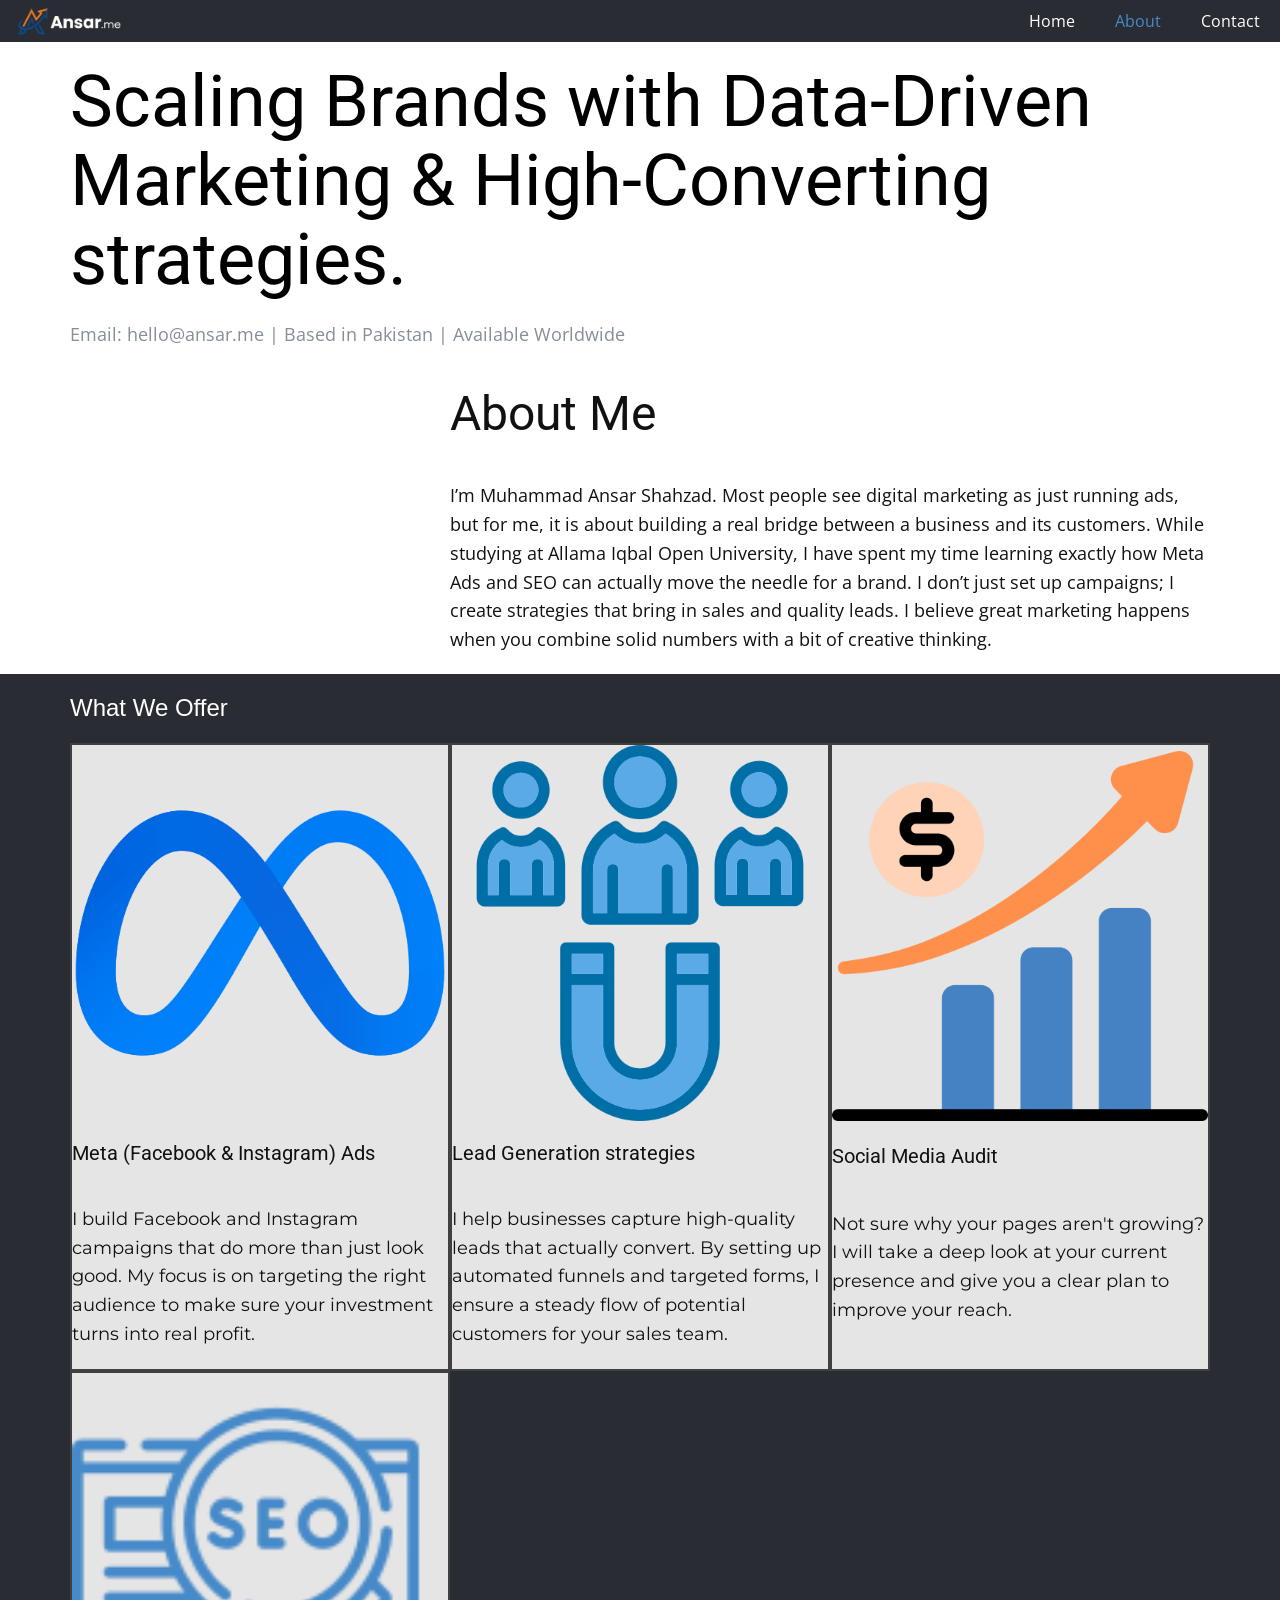
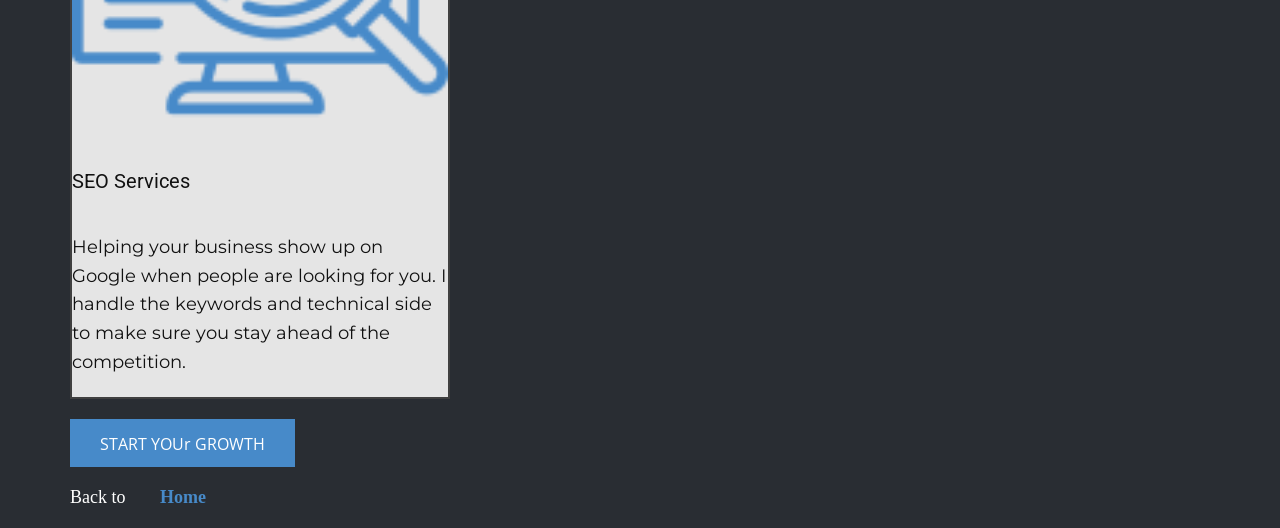
==== commit 01db2e08: "93529 Co-authored-by: Copilot <copilot@github.com>" ====
--- a/About.html
+++ b/About.html
@@ -74,15 +74,15 @@
         </div>
       </div>
     </section>
-    <section class="u-clearfix u-palette-5-dark-3 u-section-2" id="block-17">
+    <section class="u-clearfix u-section-2" id="block-17">
       <div class="u-clearfix u-sheet u-valign-middle-lg u-valign-middle-sm u-valign-middle-xl u-sheet-1">
-        <div class="data-layout-selected u-clearfix u-expanded-width-lg u-expanded-width-xl u-expanded-width-xs u-gutter-0 u-layout-spacing-vertical u-layout-wrap u-white u-layout-wrap-1">
+        <div class="data-layout-selected u-clearfix u-expanded-width-lg u-expanded-width-xl u-expanded-width-xs u-gutter-0 u-layout-spacing-vertical u-layout-wrap u-layout-wrap-1">
           <div class="u-layout">
             <div class="u-layout-row">
               <div class="u-container-style u-image u-layout-cell u-right-cell u-size-20-lg u-size-20-xl u-size-28-md u-size-28-sm u-size-28-xs u-image-1" src="" data-image-width="1792" data-image-height="592">
                 <div class="u-container-layout u-container-layout-1"></div>
               </div>
-              <div class="u-align-left u-container-align-left u-container-align-left-lg u-container-align-left-md u-container-align-left-sm u-container-align-left-xl u-container-style u-layout-cell u-left-cell u-palette-5-dark-2 u-shape-rectangle u-size-32-md u-size-32-sm u-size-32-xs u-size-40-lg u-size-40-xl u-layout-cell-2" data-image-width="1080" data-image-height="810">
+              <div class="u-align-left u-container-align-left u-container-align-left-lg u-container-align-left-md u-container-align-left-sm u-container-align-left-xl u-container-style u-layout-cell u-left-cell u-shape-rectangle u-size-32-md u-size-32-sm u-size-32-xs u-size-40-lg u-size-40-xl u-layout-cell-2" data-image-width="1080" data-image-height="810">
                 <div class="u-container-layout u-valign-middle-lg u-valign-middle-md u-valign-middle-sm u-valign-middle-xl u-container-layout-2">
                   <h2 class="u-text u-text-default-lg u-text-default-md u-text-default-sm u-text-default-xl u-text-1">About Me</h2>
                   <p class="u-text u-text-2"> I’m Muhammad Ansar Shahzad. Most people see digital marketing as just running ads, but for me, it is about building a real bridge between a business and its customers. While studying at Allama Iqbal Open University, I have spent my time learning exactly how Meta Ads and SEO can actually move the needle for a brand. I don’t just set up campaigns; I create strategies that bring in sales and quality leads. I believe great marketing happens when you combine solid numbers with a bit of creative thinking.<br>
@@ -145,31 +145,36 @@
         <h3 class="u-align-center u-headline u-hidden-lg u-hidden-md u-hidden-sm u-hidden-xl u-text u-text-default-lg u-text-default-md u-text-default-sm u-text-default-xl u-text-1">
           <a href="/">Get in Touch </a>
         </h3>
-        <p class="u-align-left u-custom-font u-font-montserrat u-hidden-lg u-hidden-md u-hidden-sm u-hidden-xl u-text u-text-2">Every great project starts with a simple conversation. Whether you want to scale your sales with Meta Ads or improve your Google ranking, I am here to help. Fill out the form below with your details, and I will personally get back to you within 24 hours to discuss your goals.<span style="font-style: italic;"></span>
-        </p>
-        <a href="tel:+92 321 7420475" class="u-active-none u-align-left-xs u-btn u-button-style u-hidden-lg u-hidden-md u-hidden-sm u-hidden-xl u-hover-none u-none u-text-hover-palette-1-base u-btn-1"><span class="u-icon u-text-palette-1-base"><svg class="u-svg-content" viewBox="0 0 405.333 405.333" x="0px" y="0px" style="width: 1em; height: 1em;"><path d="M373.333,266.88c-25.003,0-49.493-3.904-72.704-11.563c-11.328-3.904-24.192-0.896-31.637,6.699l-46.016,34.752    c-52.8-28.181-86.592-61.952-114.389-114.368l33.813-44.928c8.512-8.512,11.563-20.971,7.915-32.64    C142.592,81.472,138.667,56.96,138.667,32c0-17.643-14.357-32-32-32H32C14.357,0,0,14.357,0,32    c0,205.845,167.488,373.333,373.333,373.333c17.643,0,32-14.357,32-32V298.88C405.333,281.237,390.976,266.88,373.333,266.88z"></path></svg></span>&nbsp;+92 321 7420475
-        </a>
-        <a href="#" class="u-active-none u-align-left-xs u-border-1 u-border-active-palette-1-base u-border-hover-palette-1-base u-border-no-left u-border-no-right u-border-no-top u-btn u-button-link u-button-style u-hidden-lg u-hidden-md u-hidden-sm u-hidden-xl u-hover-none u-none u-text-active-palette-1-base u-text-hover-palette-1-base u-text-white u-btn-2" data-animation-name="" data-animation-duration="0" data-animation-delay="0" data-animation-direction="">hello@ansar.me </a>
-        <div class="u-align-left u-hidden-lg u-hidden-md u-hidden-sm u-hidden-xl u-preserve-proportions u-social-icons u-social-icons-1">
-          <a class="u-social-url" title="facebook" target="_blank" href="https://www.facebook.com/share/1CbsHtC2xA/  "><span class="u-icon u-social-facebook u-social-icon u-text-palette-1-base u-icon-2"><svg class="u-svg-link" preserveAspectRatio="xMidYMin slice" viewBox="0 0 112.196 112.196" style=""><use xmlns:xlink="http://www.w3.org/1999/xlink" xlink:href="#svg-1bdc"></use></svg><svg class="u-svg-content" viewBox="0 0 112.196 112.196" x="0px" y="0px" id="svg-1bdc" style="enable-background:new 0 0 112.196 112.196;"><g><circle style="fill:currentColor;" cx="56.098" cy="56.098" r="56.098"></circle><path style="fill:#FFFFFF;" d="M70.201,58.294h-10.01v36.672H45.025V58.294h-7.213V45.406h7.213v-8.34   c0-5.964,2.833-15.303,15.301-15.303L71.56,21.81v12.51h-8.151c-1.337,0-3.217,0.668-3.217,3.513v7.585h11.334L70.201,58.294z"></path>
+        <ul class="footer-points u-hidden-lg u-hidden-md u-hidden-sm u-hidden-xl">
+          <li><span class="footer-point-icon">📈</span><span>Scale sales with Meta Ads</span></li>
+          <li><span class="footer-point-icon">G→</span><span>Improve Google ranking</span></li>
+          <li><span class="footer-point-icon">🤝</span><span>Personal reply in 24 hours</span></li>
+        </ul>
+        <div class="footer-contact-pill u-hidden-lg u-hidden-md u-hidden-sm u-hidden-xl">
+          <a href="tel:+923117420474" class="footer-contact-link footer-contact-phone"><span class="footer-mini-icon">☎</span><span>+92 311 7420474</span></a>
+          <a href="mailto:hello@ansar.me" class="footer-contact-link footer-contact-mail"><span class="footer-mini-icon">✉</span><span>hello@ansar.me</span></a>
+        </div>
+        <div class="footer-social-row">
+          <div class="u-align-left u-hidden-lg u-hidden-md u-hidden-sm u-hidden-xl u-preserve-proportions u-social-icons u-social-icons-1">
+            <a class="u-social-url" title="facebook" target="_blank" href="https://www.facebook.com/share/1CbsHtC2xA/  "><span class="u-icon u-social-facebook u-social-icon u-text-palette-1-base u-icon-2"><svg class="u-svg-link" preserveAspectRatio="xMidYMin slice" viewBox="0 0 112.196 112.196"><use xmlns:xlink="http://www.w3.org/1999/xlink" xlink:href="#svg-1bdc"></use></svg><svg class="u-svg-content" viewBox="0 0 112.196 112.196" x="0px" y="0px" id="svg-1bdc" style="enable-background:new 0 0 112.196 112.196;"><g><circle style="fill:currentColor;" cx="56.098" cy="56.098" r="56.098"></circle><path style="fill:#FFFFFF;" d="M70.201,58.294h-10.01v36.672H45.025V58.294h-7.213V45.406h7.213v-8.34   c0-5.964,2.833-15.303,15.301-15.303L71.56,21.81v12.51h-8.151c-1.337,0-3.217,0.668-3.217,3.513v7.585h11.334L70.201,58.294z"></path>
 </g></svg></span>
-          </a>
-        </div>
-        <div class="u-hidden-lg u-hidden-md u-hidden-sm u-hidden-xl u-social-icons u-social-icons-2">
-          <a class="u-social-url" target="_blank" data-type="Instagram" title="Instagram" href="https://www.instagram.com/m.ansar971?igsh=bG4xaGEwMTB1c2Ji"><span class="u-icon u-social-icon u-social-instagram u-text-palette-1-base u-icon-3"><svg class="u-svg-link" preserveAspectRatio="xMidYMin slice" viewBox="0 0 112 112" style=""><use xmlns:xlink="http://www.w3.org/1999/xlink" xlink:href="#svg-3fb9"></use></svg><svg class="u-svg-content" viewBox="0 0 112 112" x="0" y="0" id="svg-3fb9"><circle fill="currentColor" cx="56.1" cy="56.1" r="55"></circle><path fill="#FFFFFF" d="M55.9,38.2c-9.9,0-17.9,8-17.9,17.9C38,66,46,74,55.9,74c9.9,0,17.9-8,17.9-17.9C73.8,46.2,65.8,38.2,55.9,38.2
+            </a>
+          </div>
+          <div class="u-hidden-lg u-hidden-md u-hidden-sm u-hidden-xl u-social-icons u-social-icons-2">
+            <a class="u-social-url" target="_blank" data-type="Instagram" title="Instagram" href="https://www.instagram.com/m.ansar971?igsh=bG4xaGEwMTB1c2Ji"><span class="u-icon u-social-icon u-social-instagram u-text-palette-1-base u-icon-3"><svg class="u-svg-link" preserveAspectRatio="xMidYMin slice" viewBox="0 0 112 112"><use xmlns:xlink="http://www.w3.org/1999/xlink" xlink:href="#svg-3fb9"></use></svg><svg class="u-svg-content" viewBox="0 0 112 112" x="0" y="0" id="svg-3fb9"><circle fill="currentColor" cx="56.1" cy="56.1" r="55"></circle><path fill="#FFFFFF" d="M55.9,38.2c-9.9,0-17.9,8-17.9,17.9C38,66,46,74,55.9,74c9.9,0,17.9-8,17.9-17.9C73.8,46.2,65.8,38.2,55.9,38.2
             z M55.9,66.4c-5.7,0-10.3-4.6-10.3-10.3c-0.1-5.7,4.6-10.3,10.3-10.3c5.7,0,10.3,4.6,10.3,10.3C66.2,61.8,61.6,66.4,55.9,66.4z"></path><path fill="#FFFFFF" d="M74.3,33.5c-2.3,0-4.2,1.9-4.2,4.2s1.9,4.2,4.2,4.2s4.2-1.9,4.2-4.2S76.6,33.5,74.3,33.5z"></path><path fill="#FFFFFF" d="M73.1,21.3H38.6c-9.7,0-17.5,7.9-17.5,17.5v34.5c0,9.7,7.9,17.6,17.5,17.6h34.5c9.7,0,17.5-7.9,17.5-17.5V38.8
             C90.6,29.1,82.7,21.3,73.1,21.3z M83,73.3c0,5.5-4.5,9.9-9.9,9.9H38.6c-5.5,0-9.9-4.5-9.9-9.9V38.8c0-5.5,4.5-9.9,9.9-9.9h34.5
             c5.5,0,9.9,4.5,9.9,9.9V73.3z"></path></svg></span>
-          </a>
-        </div>
-        <div class="u-hidden-lg u-hidden-md u-hidden-sm u-hidden-xl u-preserve-proportions u-social-icons u-social-icons-3">
-          <a class="u-social-url" title="twitter" target="_blank" href="https://x.com/M_Ansar971"><span class="u-file-icon u-icon u-social-icon u-social-twitter u-icon-4"><svg class="u-svg-link" preserveAspectRatio="xMidYMin slice" viewBox="0 0 112.197 112.197" style=""><use xmlns:xlink="http://www.w3.org/1999/xlink" xlink:href="#svg-049f"></use></svg><svg class="u-svg-content" viewBox="0 0 112.197 112.197" x="0px" y="0px" id="svg-049f" style="enable-background:new 0 0 112.197 112.197;"><g><circle style="fill:#55ACEE;" cx="56.099" cy="56.098" r="56.098"></circle><g><path style="fill:#F1F2F2;" d="M90.461,40.316c-2.404,1.066-4.99,1.787-7.702,2.109c2.769-1.659,4.894-4.284,5.897-7.417    c-2.591,1.537-5.462,2.652-8.515,3.253c-2.446-2.605-5.931-4.233-9.79-4.233c-7.404,0-13.409,6.005-13.409,13.409    c0,1.051,0.119,2.074,0.349,3.056c-11.144-0.559-21.025-5.897-27.639-14.012c-1.154,1.98-1.816,4.285-1.816,6.742    c0,4.651,2.369,8.757,5.965,11.161c-2.197-0.069-4.266-0.672-6.073-1.679c-0.001,0.057-0.001,0.114-0.001,0.17    c0,6.497,4.624,11.916,10.757,13.147c-1.124,0.308-2.311,0.471-3.532,0.471c-0.866,0-1.705-0.083-2.523-0.239    c1.706,5.326,6.657,9.203,12.526,9.312c-4.59,3.597-10.371,5.74-16.655,5.74c-1.08,0-2.15-0.063-3.197-0.188    c5.931,3.806,12.981,6.025,20.553,6.025c24.664,0,38.152-20.432,38.152-38.153c0-0.581-0.013-1.16-0.039-1.734    C86.391,45.366,88.664,43.005,90.461,40.316L90.461,40.316z"></path>
+            </a>
+          </div>
+          <div class="u-hidden-lg u-hidden-md u-hidden-sm u-hidden-xl u-preserve-proportions u-social-icons u-social-icons-3">
+            <a class="u-social-url" title="twitter" target="_blank" href="https://x.com/M_Ansar971"><span class="u-file-icon u-icon u-social-icon u-social-twitter u-icon-4"><svg class="u-svg-link" preserveAspectRatio="xMidYMin slice" viewBox="0 0 112.197 112.197"><use xmlns:xlink="http://www.w3.org/1999/xlink" xlink:href="#svg-049f"></use></svg><svg class="u-svg-content" viewBox="0 0 112.197 112.197" x="0px" y="0px" id="svg-049f" style="enable-background:new 0 0 112.197 112.197;"><g><circle style="fill:#55ACEE;" cx="56.099" cy="56.098" r="56.098"></circle><g><path style="fill:#F1F2F2;" d="M90.461,40.316c-2.404,1.066-4.99,1.787-7.702,2.109c2.769-1.659,4.894-4.284,5.897-7.417    c-2.591,1.537-5.462,2.652-8.515,3.253c-2.446-2.605-5.931-4.233-9.79-4.233c-7.404,0-13.409,6.005-13.409,13.409    c0,1.051,0.119,2.074,0.349,3.056c-11.144-0.559-21.025-5.897-27.639-14.012c-1.154,1.98-1.816,4.285-1.816,6.742    c0,4.651,2.369,8.757,5.965,11.161c-2.197-0.069-4.266-0.672-6.073-1.679c-0.001,0.057-0.001,0.114-0.001,0.17    c0,6.497,4.624,11.916,10.757,13.147c-1.124,0.308-2.311,0.471-3.532,0.471c-0.866,0-1.705-0.083-2.523-0.239    c1.706,5.326,6.657,9.203,12.526,9.312c-4.59,3.597-10.371,5.74-16.655,5.74c-1.08,0-2.15-0.063-3.197-0.188    c5.931,3.806,12.981,6.025,20.553,6.025c24.664,0,38.152-20.432,38.152-38.153c0-0.581-0.013-1.16-0.039-1.734    C86.391,45.366,88.664,43.005,90.461,40.316L90.461,40.316z"></path>
 </g>
 </g></svg></span>
-          </a>
-        </div>
-        <div class="u-hidden-lg u-hidden-md u-hidden-sm u-hidden-xl u-preserve-proportions u-social-icons u-social-icons-4">
-          <a class="u-social-url" target="_blank" data-type="LinkedIn" title="LinkedIn" href="www.linkedin.com/in/muhammad-ansar-shahzad-04728a39b"><span class="u-icon u-social-icon u-social-linkedin u-icon-5"><svg class="u-svg-link" preserveAspectRatio="xMidYMin slice" viewBox="0 0 112 112" style=""><use xmlns:xlink="http://www.w3.org/1999/xlink" xlink:href="#svg-0dc4"></use></svg><svg class="u-svg-content" viewBox="0 0 112 112" x="0" y="0" id="svg-0dc4"><circle fill="currentColor" cx="56.1" cy="56.1" r="55"></circle><path fill="#FFFFFF" d="M41.3,83.7H27.9V43.4h13.4V83.7z M34.6,37.9L34.6,37.9c-4.6,0-7.5-3.1-7.5-7c0-4,3-7,7.6-7s7.4,3,7.5,7
+            </a>
+          </div>
+          <div class="u-hidden-lg u-hidden-md u-hidden-sm u-hidden-xl u-preserve-proportions u-social-icons u-social-icons-4">
+            <a class="u-social-url" target="_blank" data-type="LinkedIn" title="LinkedIn" href="www.linkedin.com/in/muhammad-ansar-shahzad-04728a39b"><span class="u-icon u-social-icon u-social-linkedin u-icon-5"><svg class="u-svg-link" preserveAspectRatio="xMidYMin slice" viewBox="0 0 112 112"><use xmlns:xlink="http://www.w3.org/1999/xlink" xlink:href="#svg-0dc4"></use></svg><svg class="u-svg-content" viewBox="0 0 112 112" x="0" y="0" id="svg-0dc4"><circle fill="currentColor" cx="56.1" cy="56.1" r="55"></circle><path fill="#FFFFFF" d="M41.3,83.7H27.9V43.4h13.4V83.7z M34.6,37.9L34.6,37.9c-4.6,0-7.5-3.1-7.5-7c0-4,3-7,7.6-7s7.4,3,7.5,7
             C42.2,34.8,39.2,37.9,34.6,37.9z M89.6,83.7H76.2V62.2c0-5.4-1.9-9.1-6.8-9.1c-3.7,0-5.9,2.5-6.9,4.9c-0.4,0.9-0.4,2.1-0.4,3.3v22.5
             H48.7c0,0,0.2-36.5,0-40.3h13.4v5.7c1.8-2.7,5-6.7,12.1-6.7c8.8,0,15.4,5.8,15.4,18.1V83.7z"></path></svg></span>
             </a>
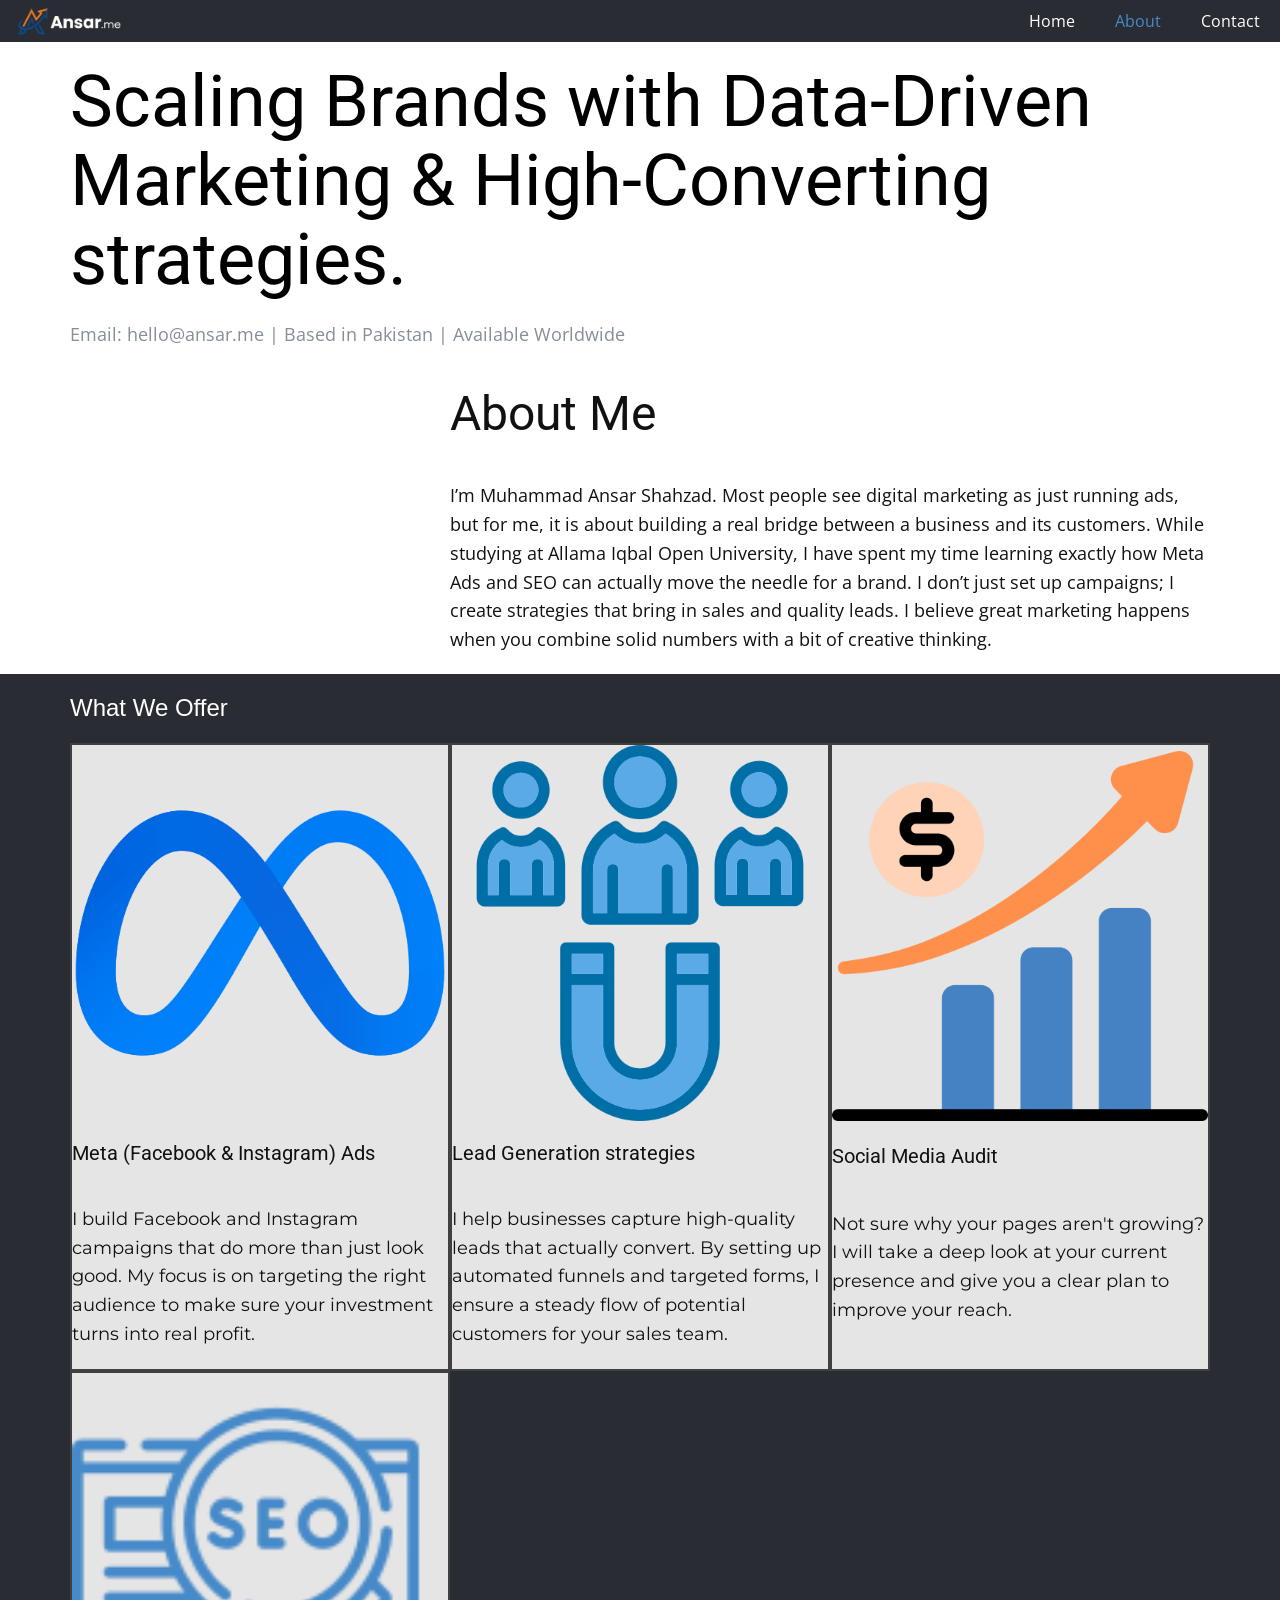
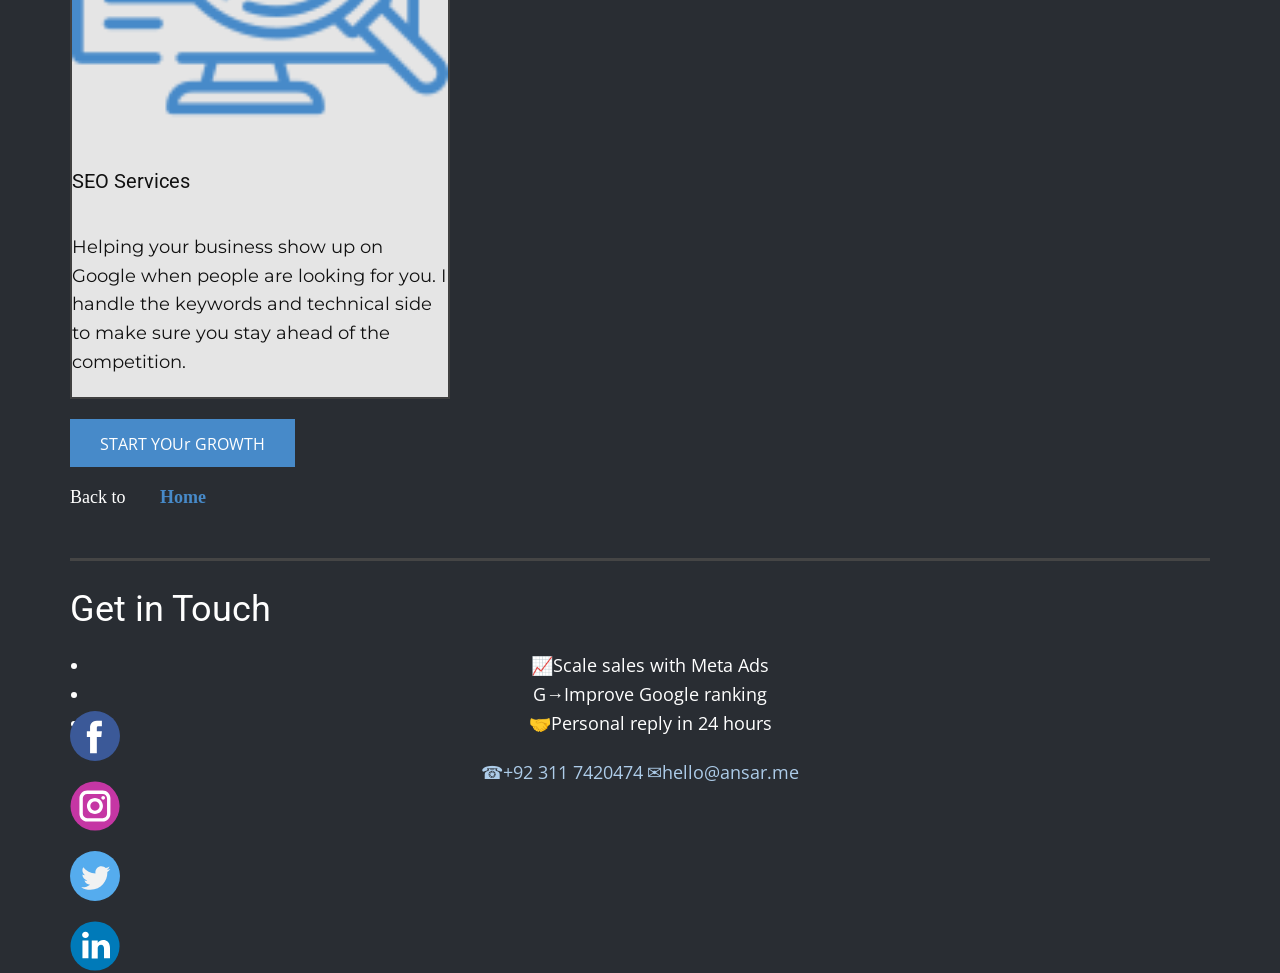
==== commit a322406e: "final Co-authored-by: Copilot <copilot@github.com>" ====
--- a/About.html
+++ b/About.html
@@ -140,47 +140,47 @@
     
     
     
-    <footer class="u-align-center u-clearfix u-container-align-center-lg u-container-align-center-md u-container-align-center-sm u-container-align-center-xl u-footer u-hidden-lg u-hidden-md u-hidden-sm u-hidden-xl u-palette-5-dark-3 u-footer" id="footer"><div class="u-clearfix u-sheet u-sheet-1">
+    <footer class="u-align-center u-clearfix u-container-align-center-lg u-container-align-center-md u-container-align-center-sm u-container-align-center-xl u-footer u-palette-5-dark-3 u-footer" id="footer"><div class="u-clearfix u-sheet u-sheet-1">
         <div class="footer-card-bg"></div>
-        <h3 class="u-align-center u-headline u-hidden-lg u-hidden-md u-hidden-sm u-hidden-xl u-text u-text-default-lg u-text-default-md u-text-default-sm u-text-default-xl u-text-1">
+        <h3 class="u-align-center u-headline u-text u-text-default-lg u-text-default-md u-text-default-sm u-text-default-xl u-text-1">
           <a href="/">Get in Touch </a>
         </h3>
-        <ul class="footer-points u-hidden-lg u-hidden-md u-hidden-sm u-hidden-xl">
+        <ul class="footer-points">
           <li><span class="footer-point-icon">📈</span><span>Scale sales with Meta Ads</span></li>
           <li><span class="footer-point-icon">G→</span><span>Improve Google ranking</span></li>
           <li><span class="footer-point-icon">🤝</span><span>Personal reply in 24 hours</span></li>
         </ul>
-        <div class="footer-contact-pill u-hidden-lg u-hidden-md u-hidden-sm u-hidden-xl">
+        <div class="footer-contact-pill">
           <a href="tel:+923117420474" class="footer-contact-link footer-contact-phone"><span class="footer-mini-icon">☎</span><span>+92 311 7420474</span></a>
           <a href="mailto:hello@ansar.me" class="footer-contact-link footer-contact-mail"><span class="footer-mini-icon">✉</span><span>hello@ansar.me</span></a>
         </div>
         <div class="footer-social-row">
-          <div class="u-align-left u-hidden-lg u-hidden-md u-hidden-sm u-hidden-xl u-preserve-proportions u-social-icons u-social-icons-1">
+          <div class="u-align-left u-preserve-proportions u-social-icons u-social-icons-1">
             <a class="u-social-url" title="facebook" target="_blank" href="https://www.facebook.com/share/1CbsHtC2xA/  "><span class="u-icon u-social-facebook u-social-icon u-text-palette-1-base u-icon-2"><svg class="u-svg-link" preserveAspectRatio="xMidYMin slice" viewBox="0 0 112.196 112.196"><use xmlns:xlink="http://www.w3.org/1999/xlink" xlink:href="#svg-1bdc"></use></svg><svg class="u-svg-content" viewBox="0 0 112.196 112.196" x="0px" y="0px" id="svg-1bdc" style="enable-background:new 0 0 112.196 112.196;"><g><circle style="fill:currentColor;" cx="56.098" cy="56.098" r="56.098"></circle><path style="fill:#FFFFFF;" d="M70.201,58.294h-10.01v36.672H45.025V58.294h-7.213V45.406h7.213v-8.34   c0-5.964,2.833-15.303,15.301-15.303L71.56,21.81v12.51h-8.151c-1.337,0-3.217,0.668-3.217,3.513v7.585h11.334L70.201,58.294z"></path>
 </g></svg></span>
             </a>
           </div>
-          <div class="u-hidden-lg u-hidden-md u-hidden-sm u-hidden-xl u-social-icons u-social-icons-2">
+          <div class="u-social-icons u-social-icons-2">
             <a class="u-social-url" target="_blank" data-type="Instagram" title="Instagram" href="https://www.instagram.com/m.ansar971?igsh=bG4xaGEwMTB1c2Ji"><span class="u-icon u-social-icon u-social-instagram u-text-palette-1-base u-icon-3"><svg class="u-svg-link" preserveAspectRatio="xMidYMin slice" viewBox="0 0 112 112"><use xmlns:xlink="http://www.w3.org/1999/xlink" xlink:href="#svg-3fb9"></use></svg><svg class="u-svg-content" viewBox="0 0 112 112" x="0" y="0" id="svg-3fb9"><circle fill="currentColor" cx="56.1" cy="56.1" r="55"></circle><path fill="#FFFFFF" d="M55.9,38.2c-9.9,0-17.9,8-17.9,17.9C38,66,46,74,55.9,74c9.9,0,17.9-8,17.9-17.9C73.8,46.2,65.8,38.2,55.9,38.2
             z M55.9,66.4c-5.7,0-10.3-4.6-10.3-10.3c-0.1-5.7,4.6-10.3,10.3-10.3c5.7,0,10.3,4.6,10.3,10.3C66.2,61.8,61.6,66.4,55.9,66.4z"></path><path fill="#FFFFFF" d="M74.3,33.5c-2.3,0-4.2,1.9-4.2,4.2s1.9,4.2,4.2,4.2s4.2-1.9,4.2-4.2S76.6,33.5,74.3,33.5z"></path><path fill="#FFFFFF" d="M73.1,21.3H38.6c-9.7,0-17.5,7.9-17.5,17.5v34.5c0,9.7,7.9,17.6,17.5,17.6h34.5c9.7,0,17.5-7.9,17.5-17.5V38.8
             C90.6,29.1,82.7,21.3,73.1,21.3z M83,73.3c0,5.5-4.5,9.9-9.9,9.9H38.6c-5.5,0-9.9-4.5-9.9-9.9V38.8c0-5.5,4.5-9.9,9.9-9.9h34.5
             c5.5,0,9.9,4.5,9.9,9.9V73.3z"></path></svg></span>
             </a>
           </div>
-          <div class="u-hidden-lg u-hidden-md u-hidden-sm u-hidden-xl u-preserve-proportions u-social-icons u-social-icons-3">
+          <div class="u-preserve-proportions u-social-icons u-social-icons-3">
             <a class="u-social-url" title="twitter" target="_blank" href="https://x.com/M_Ansar971"><span class="u-file-icon u-icon u-social-icon u-social-twitter u-icon-4"><svg class="u-svg-link" preserveAspectRatio="xMidYMin slice" viewBox="0 0 112.197 112.197"><use xmlns:xlink="http://www.w3.org/1999/xlink" xlink:href="#svg-049f"></use></svg><svg class="u-svg-content" viewBox="0 0 112.197 112.197" x="0px" y="0px" id="svg-049f" style="enable-background:new 0 0 112.197 112.197;"><g><circle style="fill:#55ACEE;" cx="56.099" cy="56.098" r="56.098"></circle><g><path style="fill:#F1F2F2;" d="M90.461,40.316c-2.404,1.066-4.99,1.787-7.702,2.109c2.769-1.659,4.894-4.284,5.897-7.417    c-2.591,1.537-5.462,2.652-8.515,3.253c-2.446-2.605-5.931-4.233-9.79-4.233c-7.404,0-13.409,6.005-13.409,13.409    c0,1.051,0.119,2.074,0.349,3.056c-11.144-0.559-21.025-5.897-27.639-14.012c-1.154,1.98-1.816,4.285-1.816,6.742    c0,4.651,2.369,8.757,5.965,11.161c-2.197-0.069-4.266-0.672-6.073-1.679c-0.001,0.057-0.001,0.114-0.001,0.17    c0,6.497,4.624,11.916,10.757,13.147c-1.124,0.308-2.311,0.471-3.532,0.471c-0.866,0-1.705-0.083-2.523-0.239    c1.706,5.326,6.657,9.203,12.526,9.312c-4.59,3.597-10.371,5.74-16.655,5.74c-1.08,0-2.15-0.063-3.197-0.188    c5.931,3.806,12.981,6.025,20.553,6.025c24.664,0,38.152-20.432,38.152-38.153c0-0.581-0.013-1.16-0.039-1.734    C86.391,45.366,88.664,43.005,90.461,40.316L90.461,40.316z"></path>
 </g>
 </g></svg></span>
             </a>
           </div>
-          <div class="u-hidden-lg u-hidden-md u-hidden-sm u-hidden-xl u-preserve-proportions u-social-icons u-social-icons-4">
+          <div class="u-preserve-proportions u-social-icons u-social-icons-4">
             <a class="u-social-url" target="_blank" data-type="LinkedIn" title="LinkedIn" href="www.linkedin.com/in/muhammad-ansar-shahzad-04728a39b"><span class="u-icon u-social-icon u-social-linkedin u-icon-5"><svg class="u-svg-link" preserveAspectRatio="xMidYMin slice" viewBox="0 0 112 112"><use xmlns:xlink="http://www.w3.org/1999/xlink" xlink:href="#svg-0dc4"></use></svg><svg class="u-svg-content" viewBox="0 0 112 112" x="0" y="0" id="svg-0dc4"><circle fill="currentColor" cx="56.1" cy="56.1" r="55"></circle><path fill="#FFFFFF" d="M41.3,83.7H27.9V43.4h13.4V83.7z M34.6,37.9L34.6,37.9c-4.6,0-7.5-3.1-7.5-7c0-4,3-7,7.6-7s7.4,3,7.5,7
             C42.2,34.8,39.2,37.9,34.6,37.9z M89.6,83.7H76.2V62.2c0-5.4-1.9-9.1-6.8-9.1c-3.7,0-5.9,2.5-6.9,4.9c-0.4,0.9-0.4,2.1-0.4,3.3v22.5
             H48.7c0,0,0.2-36.5,0-40.3h13.4v5.7c1.8-2.7,5-6.7,12.1-6.7c8.8,0,15.4,5.8,15.4,18.1V83.7z"></path></svg></span>
             </a>
           </div>
         </div>
-        <div class="u-border-3 u-border-grey-dark-1 u-expanded-width-xs u-hidden-lg u-hidden-md u-hidden-sm u-hidden-xl u-shape u-shape-bottom u-shape-left u-shape-line u-shape-right u-shape-1"></div>
+        <div class="u-border-3 u-border-grey-dark-1 u-expanded-width-xs u-shape u-shape-bottom u-shape-left u-shape-line u-shape-right u-shape-1"></div>
       </div></footer>
   
 </body></html>
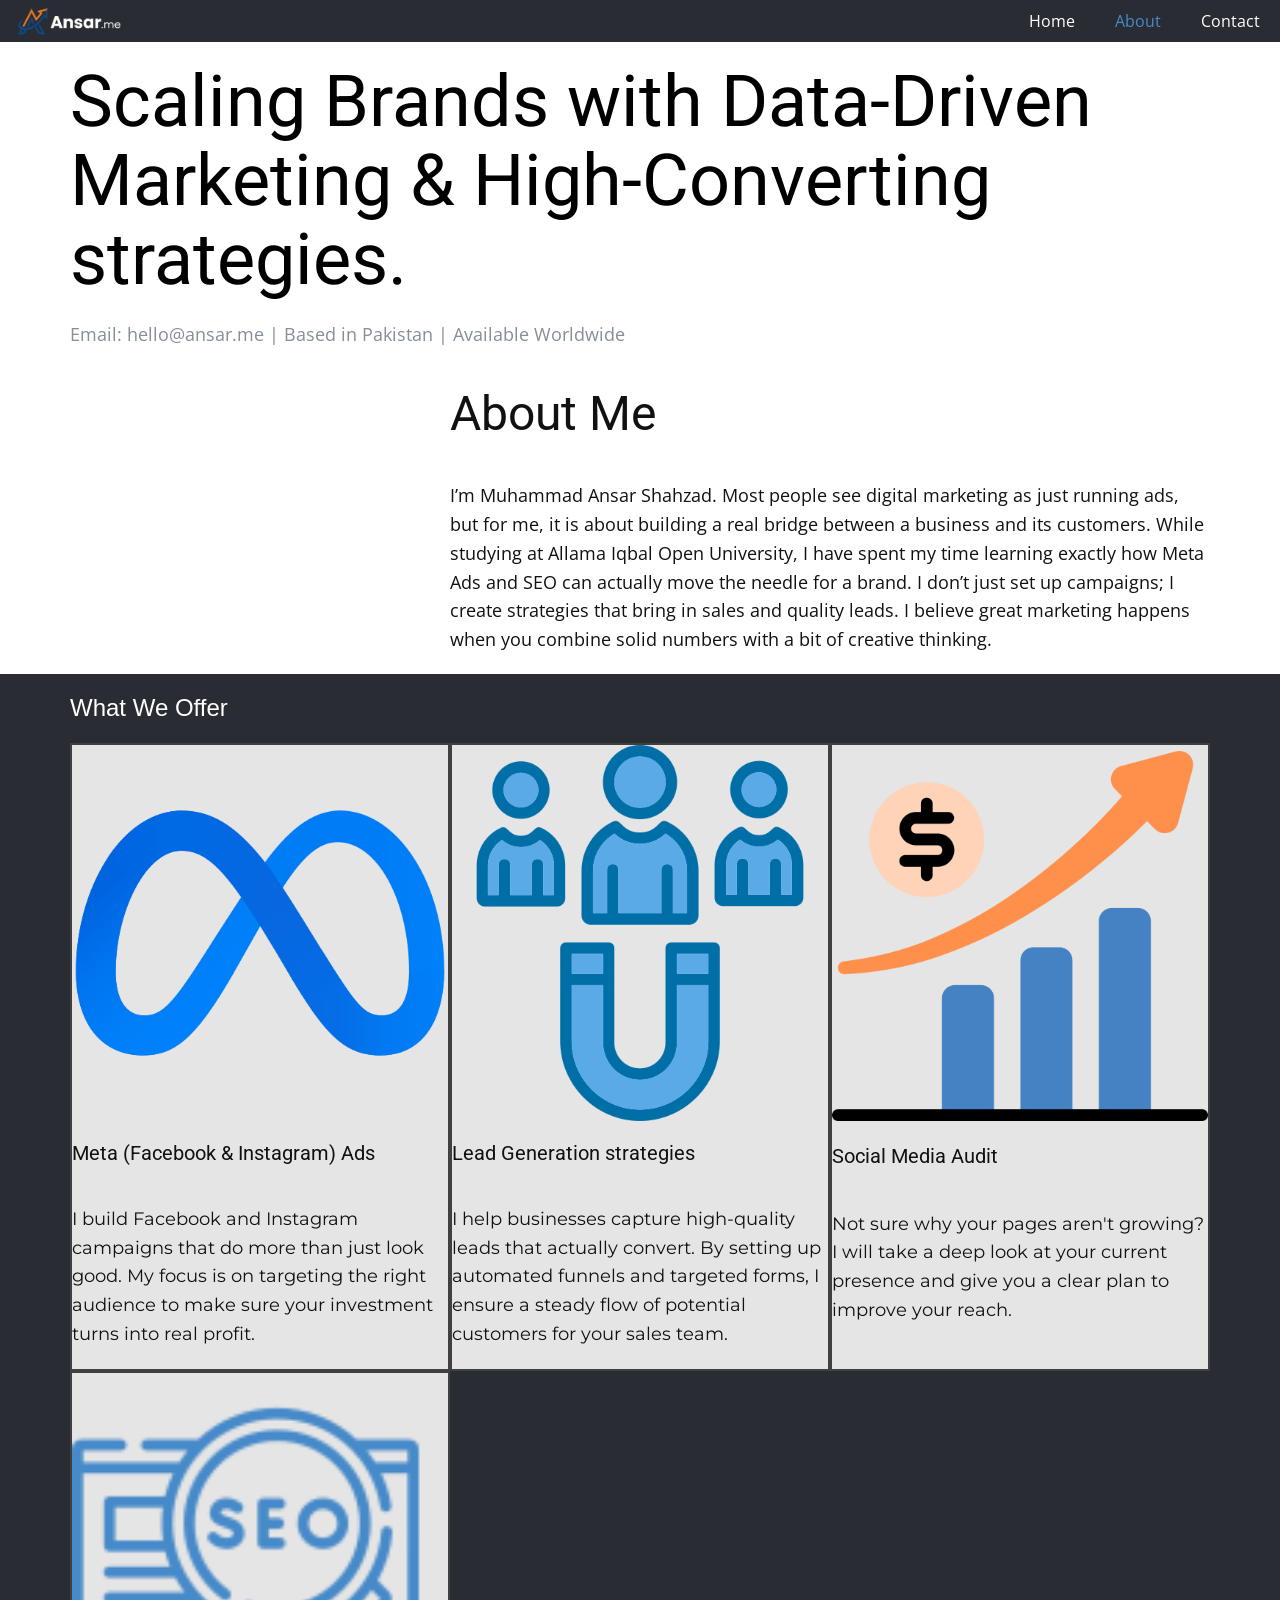
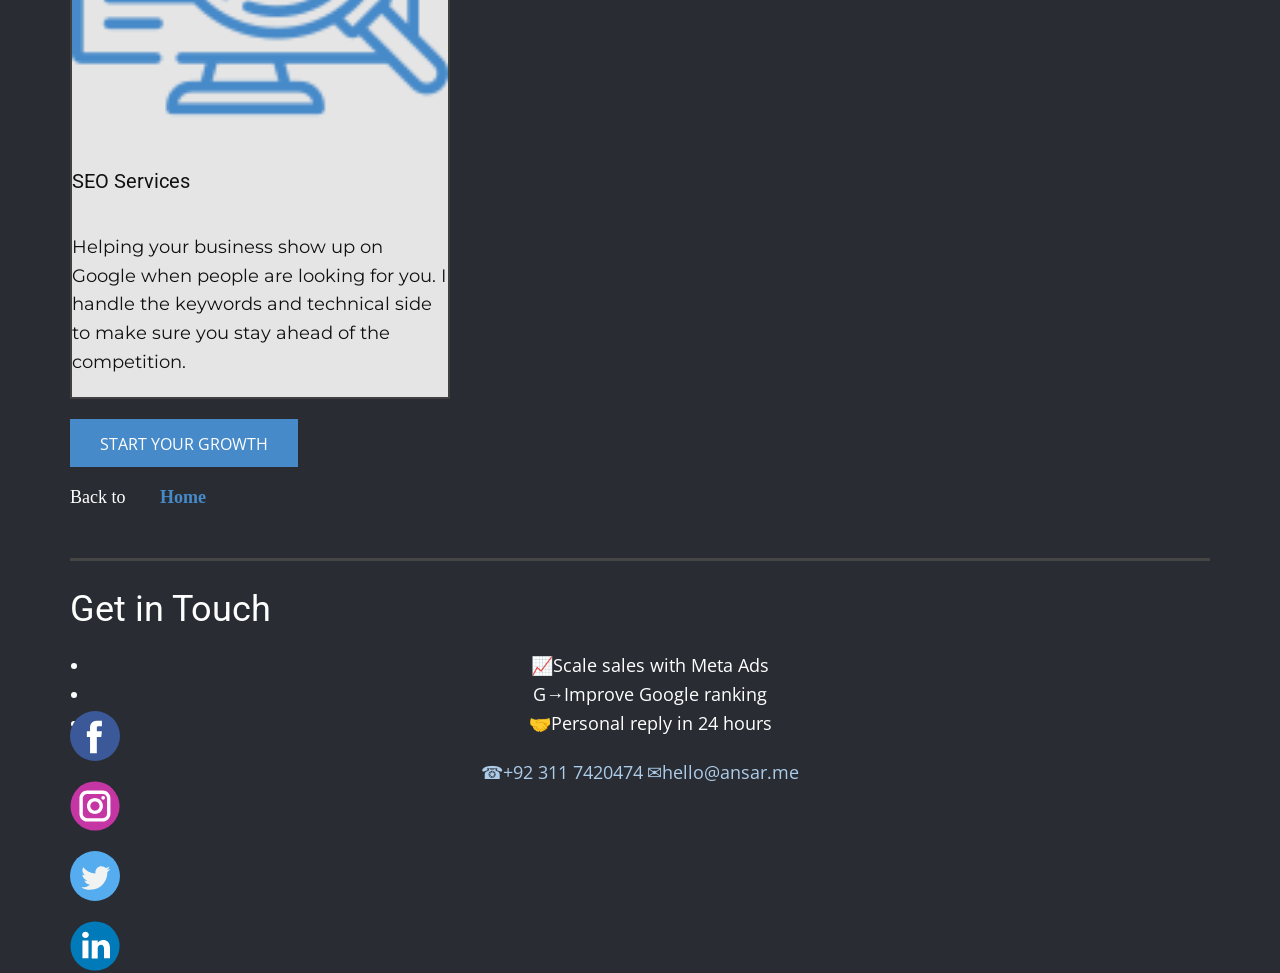
==== commit dacd5abe: "hi" ====
--- a/About.html
+++ b/About.html
@@ -26,7 +26,7 @@
 				"https://www.facebook.com/share/1CbsHtC2xA/  ",
 				"https://www.instagram.com/m.ansar971?igsh=bG4xaGEwMTB1c2Ji",
 				"https://x.com/M_Ansar971",
-				"www.linkedin.com/in/muhammad-ansar-shahzad-04728a39b"
+				"https://www.linkedin.com/in/muhammad-ansar-shahzad-04728a39b"
 		]
 }</script>
     <meta name="theme-color" content="#478ac9">
@@ -130,7 +130,7 @@
             </div>
           </div>
         </div>
-        <a href="Contact-Us.html" data-page-id="167805803" class="u-btn u-btn-round u-button-style u-hover-palette-1-light-1 u-palette-1-base u-radius u-btn-1" title="Contact Us">START YOUr GROWTH<span style="font-size: 1.25rem;"></span>
+        <a href="Contact-Us.html" data-page-id="167805803" class="u-btn u-btn-round u-button-style u-hover-palette-1-light-1 u-palette-1-base u-radius u-btn-1" title="Contact Us">START YOUR GROWTH<span style="font-size: 1.25rem;"></span>
         </a>
         <h6 class="u-custom-font u-font-georgia u-text u-text-default u-text-10">Back to <span style="font-weight: 700;">
             <a href="./" data-page-id="44507083" class="u-active-none u-border-none u-btn u-button-link u-button-style u-hover-none u-none u-text-palette-1-base u-btn-2" title="Home">Home </a></span>
@@ -183,4 +183,4 @@
         <div class="u-border-3 u-border-grey-dark-1 u-expanded-width-xs u-shape u-shape-bottom u-shape-left u-shape-line u-shape-right u-shape-1"></div>
       </div></footer>
   
-</body></html>+</body></html> 
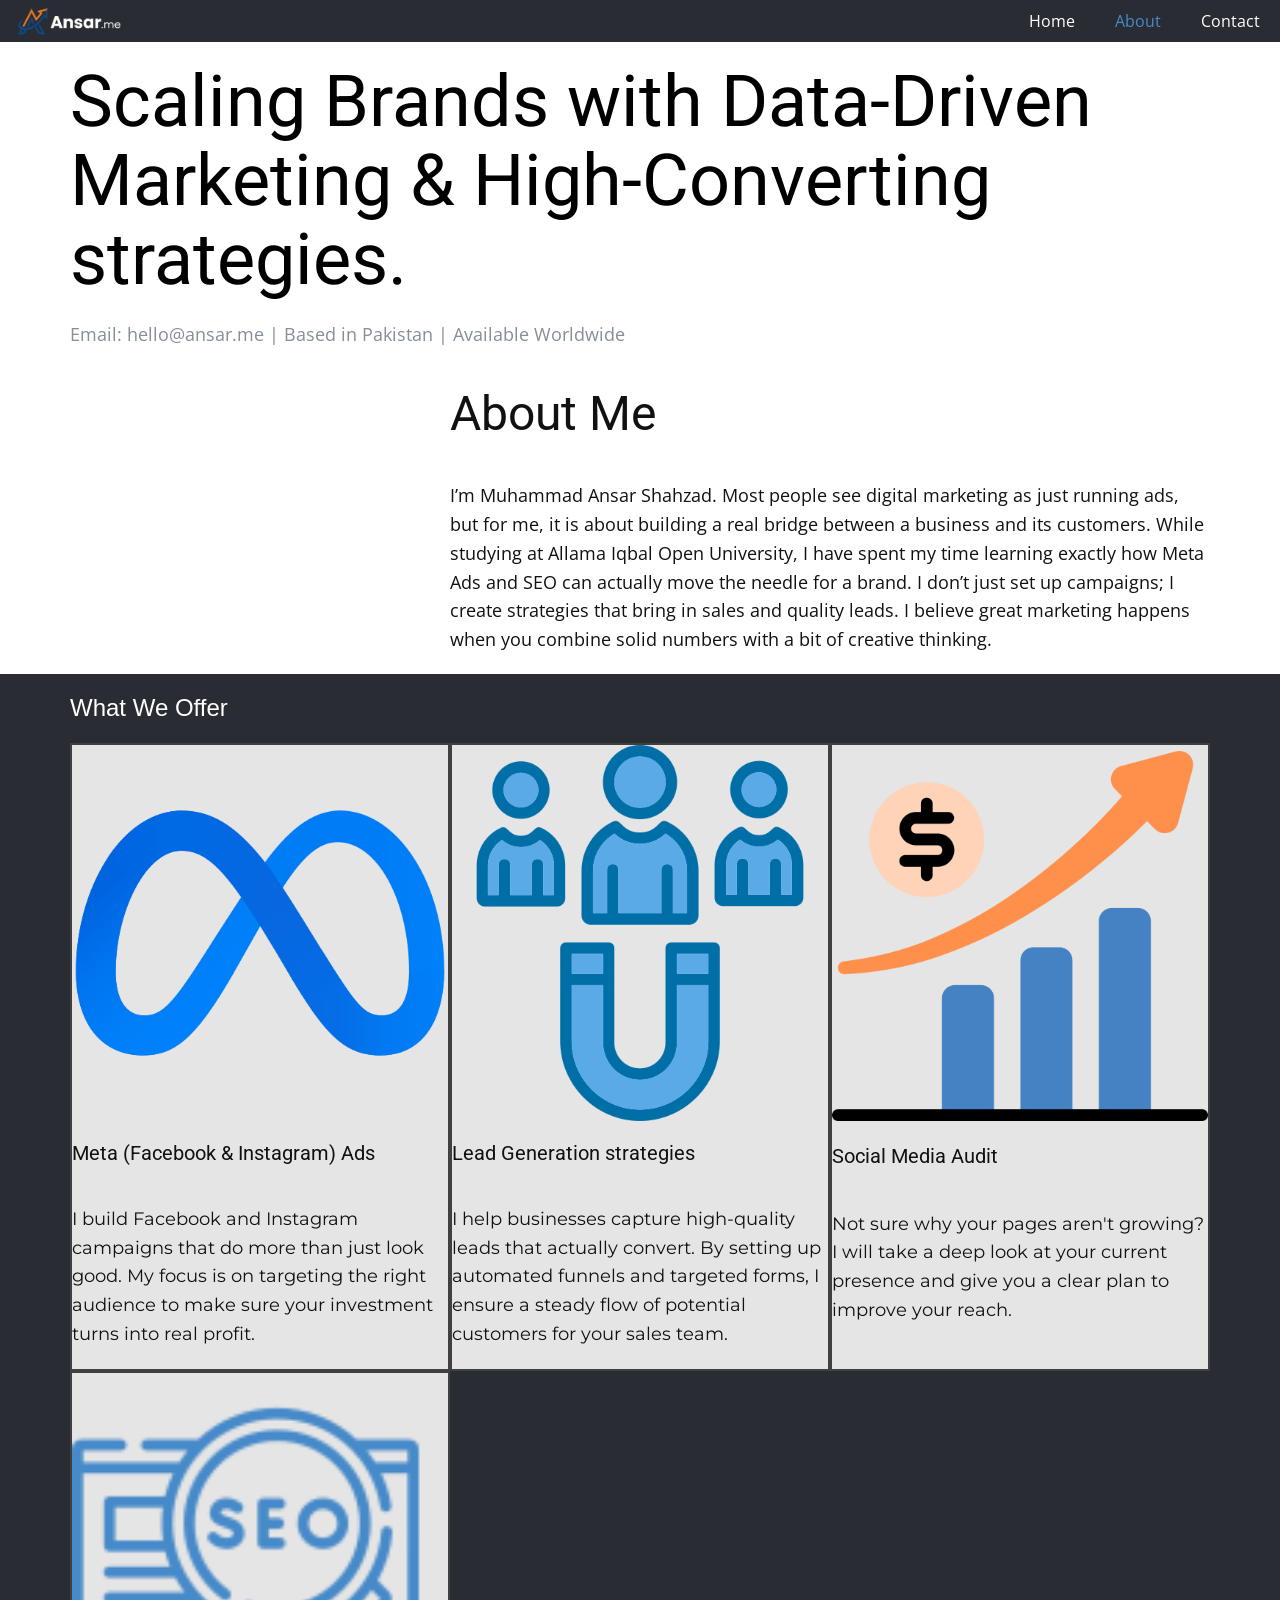
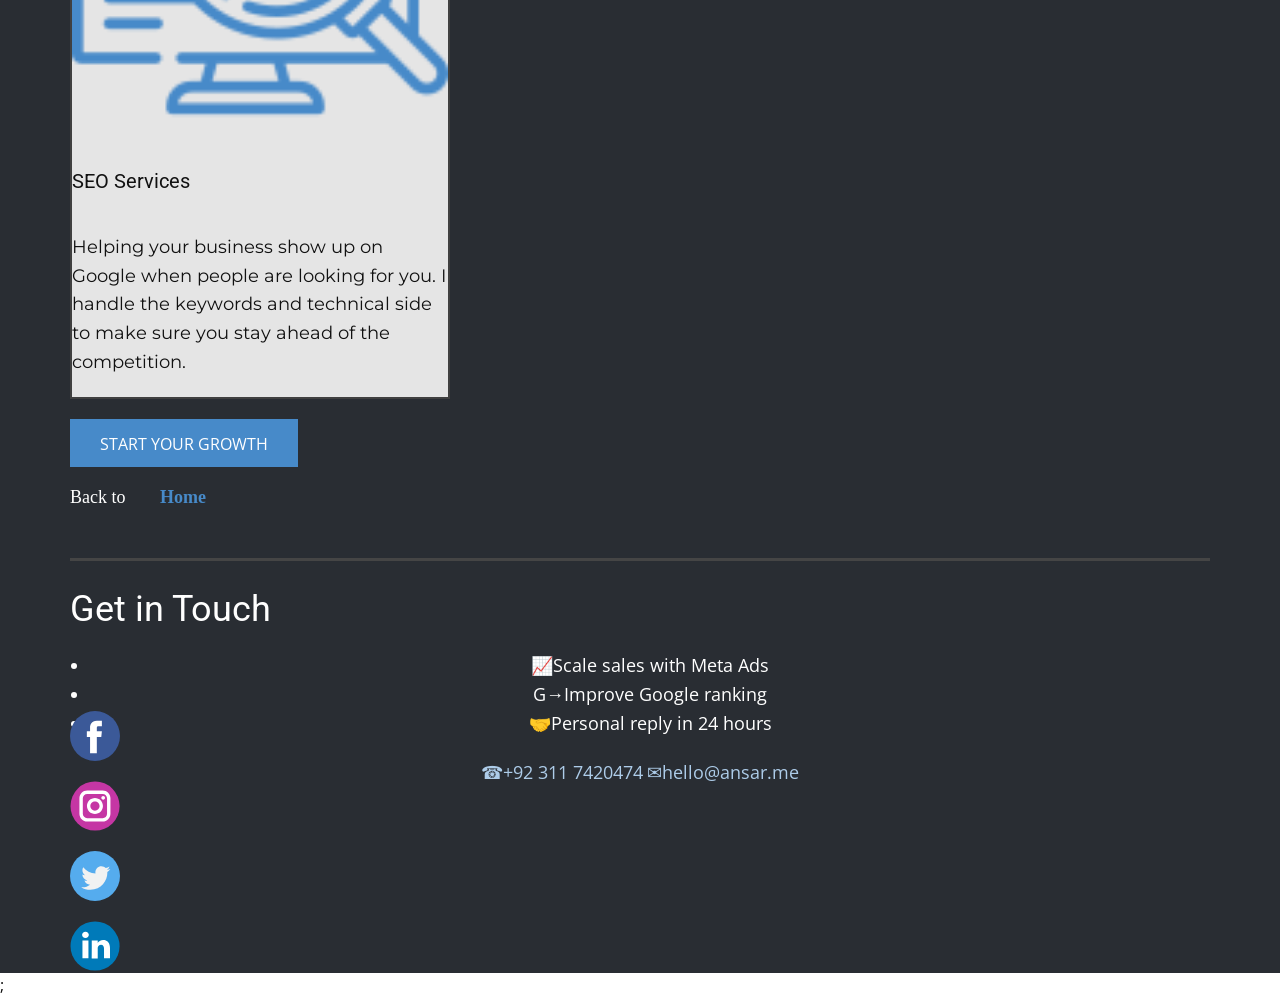
==== commit 6ff1c1e8: "77777777777777777 Signed-off-by: Muhammad Ansar Shahzad <mr.genius2474@gmail.com>" ====
--- a/About.html
+++ b/About.html
@@ -183,4 +183,5 @@
         <div class="u-border-3 u-border-grey-dark-1 u-expanded-width-xs u-shape u-shape-bottom u-shape-left u-shape-line u-shape-right u-shape-1"></div>
       </div></footer>
   
-</body></html> +</body></html> 
+;
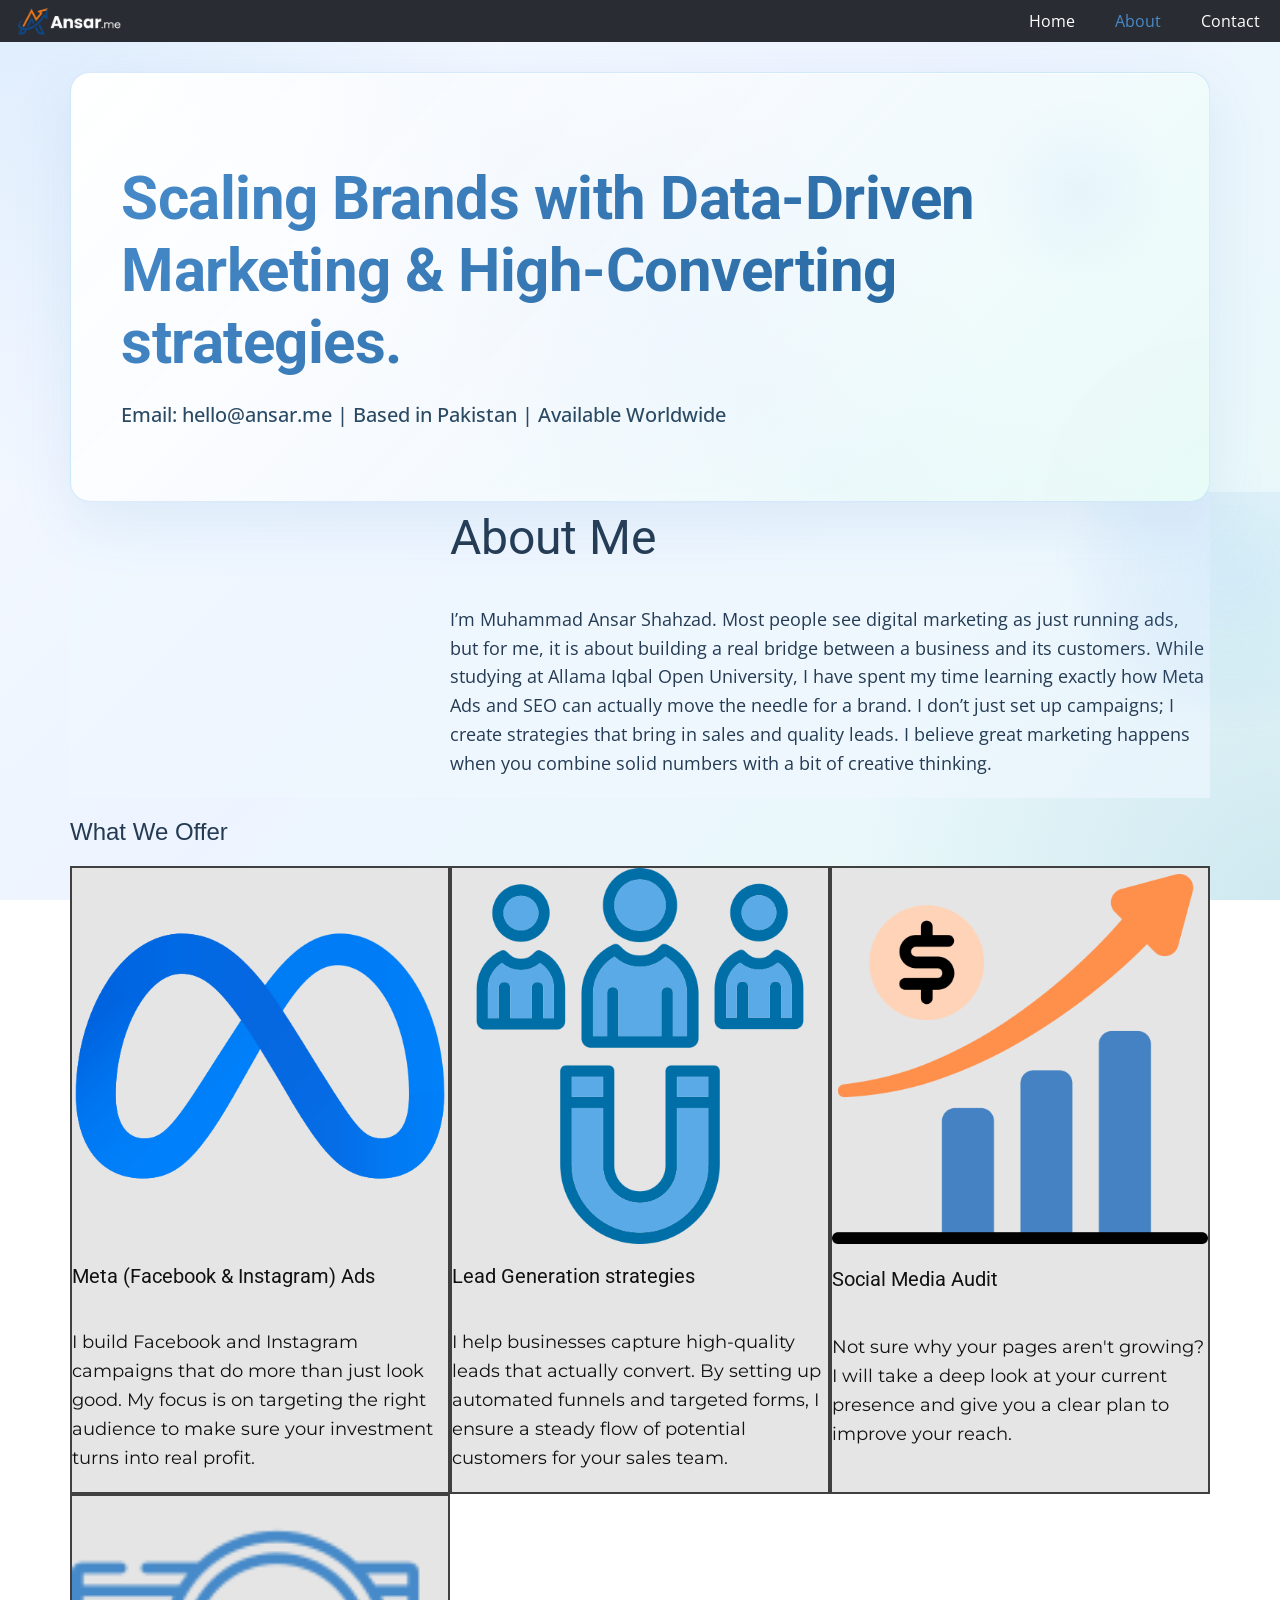
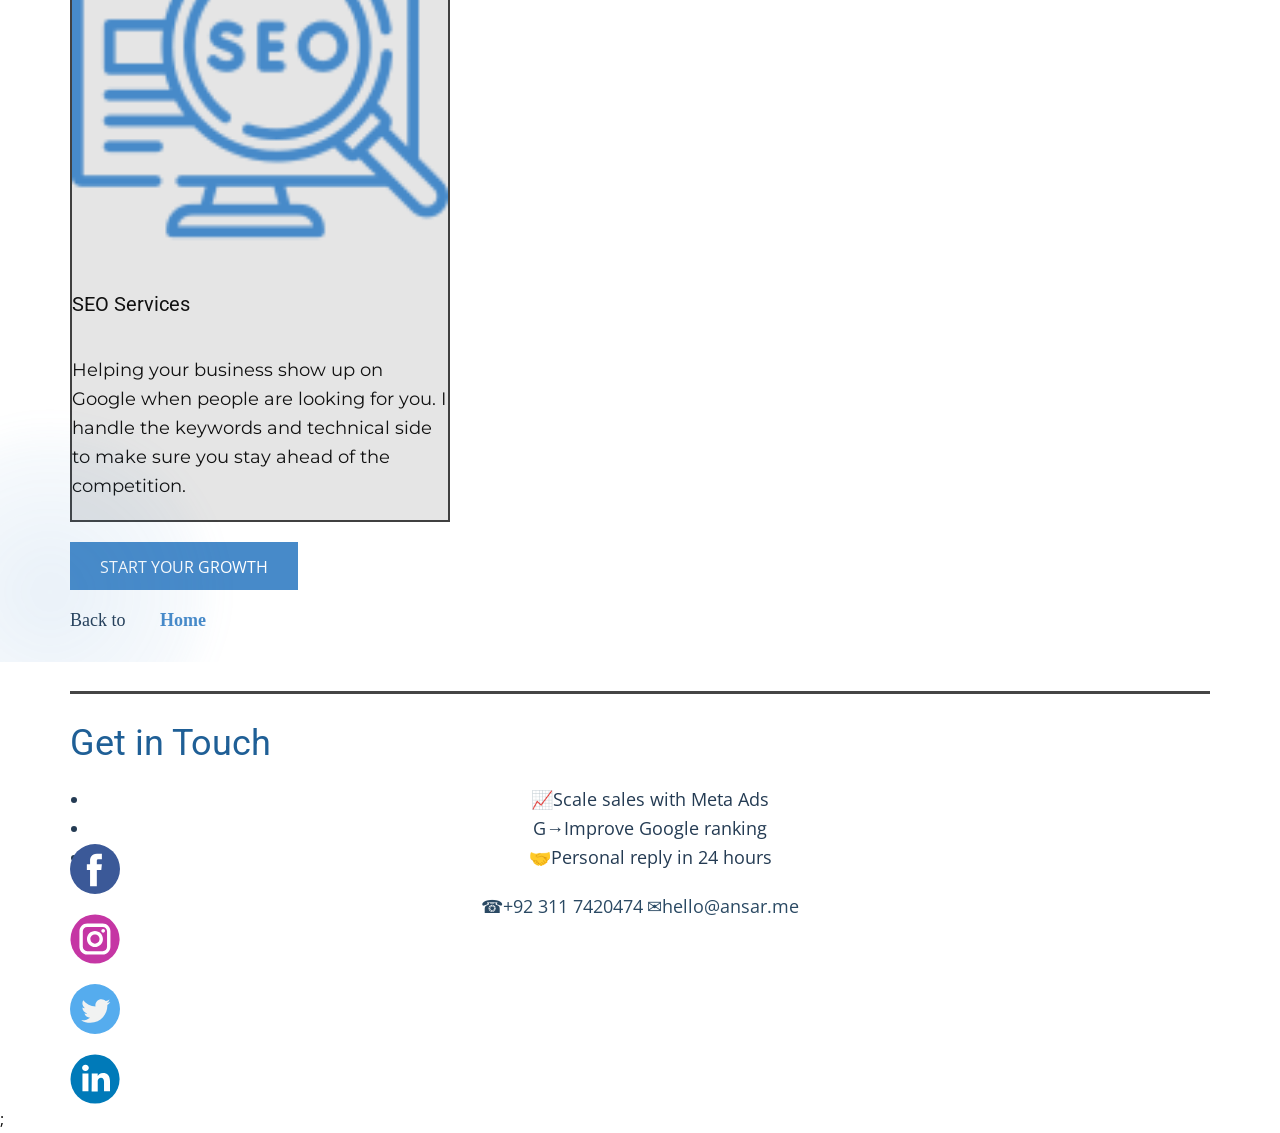
==== commit 12eb7637: "103" ====
--- a/About.html
+++ b/About.html
@@ -6,7 +6,7 @@
     <meta name="description" content="">
     <title>About</title>
     <link rel="stylesheet" href="nicepage.css" media="screen">
-<link rel="stylesheet" href="about.css" media="screen">
+<link rel="stylesheet" href="About.css" media="screen">
     <script class="u-script" type="text/javascript" src="jquery.js" defer=""></script>
     <script class="u-script" type="text/javascript" src="nicepage.js" defer=""></script>
     <meta name="generator" content="Nicepage 8.3.6, nicepage.com">
--- a/About.css
+++ b/About.css
@@ -0,0 +1,1152 @@
+:root {
+  --accent: #478ac9;
+  --accent-2: #6fb3f2;
+  --card-bg: rgba(255, 255, 255, 0.06);
+  --card-border: rgba(255, 255, 255, 0.15);
+  --heading-font: "Montserrat", "Open Sans", sans-serif;
+  --page-bg-1: #f7faff;
+  --page-bg-2: #edf4ff;
+  --page-bg-3: #e8fbf7;
+}
+
+body {
+  background:
+    radial-gradient(circle at top left, rgba(111, 179, 242, .18), transparent 32%),
+    radial-gradient(circle at bottom right, rgba(72, 138, 201, .16), transparent 28%),
+    linear-gradient(135deg, #f7faff 0%, #edf4ff 48%, #e8fbf7 100%) !important;
+  background-attachment: fixed !important;
+  color: #1f2d3d;
+}
+
+@keyframes six-card-pop {
+  from {
+    opacity: 0;
+    transform: translateY(20px) scale(.98);
+  }
+  to {
+    opacity: 1;
+    transform: translateY(0) scale(1);
+  }
+}
+
+@keyframes ambient-drift {
+  0%, 100% { transform: translate(0, 0); }
+  33% { transform: translate(15px, -20px); }
+  66% { transform: translate(-10px, 15px); }
+}
+
+.u-section-2,
+.u-section-3,
+.u-footer {
+  background-color: transparent !important;
+  background-image: none !important;
+}
+
+.u-footer {
+  position: relative;
+  color: #243b53;
+}
+
+.u-footer .u-text,
+.u-footer .u-headline a,
+.u-footer .u-btn,
+.u-footer .u-button-link,
+.u-footer a {
+  color: #2a4963 !important;
+}
+
+.u-footer .u-btn:hover,
+.u-footer .u-button-link:hover,
+.u-footer a:hover {
+  color: #3d88d1 !important;
+}
+
+.u-footer .u-headline a {
+  color: #1f5f96 !important;
+}
+
+.u-footer .u-btn-1 {
+  color: #245f88 !important;
+}
+
+.u-footer .u-btn-2 {
+  color: #2f6d9b !important;
+  border-color: rgba(47, 109, 155, 0.45) !important;
+}
+
+.u-section-2,
+.u-section-3 {
+  position: relative;
+  isolation: isolate;
+  color: #243b53;
+  overflow: hidden;
+  background: 
+    radial-gradient(circle at top right, rgba(111, 179, 242, .08), transparent 40%),
+    radial-gradient(circle at bottom left, rgba(104, 202, 194, .06), transparent 40%),
+    linear-gradient(180deg, #f0f7ff 0%, #f8faff 50%, #f0f8ff 100%);
+}
+
+.u-section-2::before,
+.u-section-3::before {
+  content: "";
+  position: absolute;
+  inset: 0;
+  z-index: -1;
+  background: 
+    linear-gradient(180deg, rgba(247, 250, 255, .85), rgba(240, 247, 255, .75)),
+    repeating-linear-gradient(90deg, transparent, transparent 40px, rgba(111, 179, 242, .02) 40px, rgba(111, 179, 242, .02) 80px);
+  backdrop-filter: blur(5px);
+}
+
+.u-section-2::after,
+.u-section-3::after {
+  content: "";
+  position: absolute;
+  width: 300px;
+  height: 300px;
+  right: -100px;
+  top: -80px;
+  border-radius: 50%;
+  background: radial-gradient(circle, rgba(111, 179, 242, .15), rgba(111, 179, 242, 0));
+  filter: blur(15px);
+  pointer-events: none;
+  animation: ambient-drift 8s ease-in-out infinite;
+}
+
+.u-section-3::after {
+  left: -110px;
+  right: auto;
+  top: auto;
+  bottom: -90px;
+  width: 320px;
+  height: 320px;
+  background: radial-gradient(circle, rgba(72, 138, 201, .12), rgba(72, 138, 201, 0));
+  animation-duration: 9s;
+}
+
+.u-section-2 .u-layout-wrap-1 {
+  background: rgba(240, 247, 255, .65) !important;
+}
+
+.u-section-2 .u-layout-cell-2 {
+  background: transparent !important;
+  padding: 0;
+}
+
+.u-section-3 .u-sheet-1,
+.u-footer .u-sheet-1 {
+  background: transparent !important;
+}
+
+.u-section-3 {
+  background-image: none;
+  padding-bottom: 10px;
+}
+  background: 
+    radial-gradient(circle at top left, rgba(111, 179, 242, .25), transparent 35%),
+    radial-gradient(circle at bottom right, rgba(71, 138, 201, .2), transparent 30%),
+    linear-gradient(135deg, #f7faff 0%, #edf4ff 50%, #e8fbf7 100%);
+  background-attachment: fixed;
+  overflow: hidden;
+}
+
+.u-section-1::before {
+  content: "";
+  position: absolute;
+  inset: 0;
+  z-index: 0;
+  background: 
+    linear-gradient(135deg, rgba(71, 138, 201, 0.08) 0%, rgba(111, 179, 242, 0.12) 50%, rgba(104, 202, 194, 0.08) 100%),
+    url('images/photo-1771846340715-e5f379d91ad9.jpeg');
+  background-size: cover;
+  background-position: center;
+  opacity: 0.15;
+}
+
+.u-section-1::after {
+  content: "";
+  position: absolute;
+  inset: 0;
+  z-index: 0;
+  background: radial-gradient(circle at 20% 30%, rgba(111, 179, 242, 0.15), transparent 40%),
+              radial-gradient(circle at 80% 70%, rgba(104, 202, 194, 0.1), transparent 40%);
+}
+
+.u-section-1 .u-sheet-1 {
+  position: relative;
+  z-index: 1;
+  min-height: 280px;
+  margin-bottom: -30px;
+  padding-top: 30px;
+}
+
+.u-section-1 .u-group-1 {
+  position: relative;
+  width: 1140px;
+  min-height: auto;
+  height: auto;
+  margin: 0 auto 20px auto;
+  padding: 50px;
+  border-radius: 20px;
+  background: 
+    linear-gradient(135deg, rgba(255, 255, 255, 0.97) 0%, rgba(247, 250, 255, 0.95) 50%, rgba(232, 251, 247, 0.95) 100%),
+    radial-gradient(circle at 0% 0%, rgba(111, 179, 242, 0.06), transparent 50%),
+    radial-gradient(circle at 100% 100%, rgba(104, 202, 194, 0.05), transparent 50%);
+  box-shadow: 
+    0 20px 60px rgba(71, 138, 201, 0.12),
+    0 0 1px rgba(71, 138, 201, 0.1),
+    inset 0 1px 0 rgba(255, 255, 255, 0.8);
+  border: 1px solid rgba(111, 179, 242, 0.25);
+  overflow: hidden;
+}
+
+.u-section-1 .u-group-1::before {
+  content: "";
+  position: absolute;
+  top: 0;
+  left: 0;
+  right: 0;
+  bottom: 0;
+  background: 
+    linear-gradient(45deg, transparent 30%, rgba(111, 179, 242, 0.03) 50%, transparent 70%),
+    linear-gradient(-45deg, transparent 30%, rgba(104, 202, 194, 0.02) 50%, transparent 70%);
+  pointer-events: none;
+}
+
+.u-section-1 .u-group-1::after {
+  content: "";
+  position: absolute;
+  top: 20px;
+  right: 30px;
+  width: 200px;
+  height: 200px;
+  background: radial-gradient(circle, rgba(111, 179, 242, 0.08), transparent 70%);
+  border-radius: 50%;
+  pointer-events: none;
+}
+
+.u-section-1 .u-group-1 .u-container-layout-1 {
+  position: relative;
+  z-index: 1;
+  padding: 20px 0;
+}
+
+
+.u-section-1 .u-text-1 {
+  font-size: 3.75rem;
+  margin: 20px 0 20px 0;
+  font-weight: 700;
+  color: #0f1a24 !important;
+  background: linear-gradient(135deg, #478ac9 0%, #1f5f96 100%);
+  -webkit-background-clip: text;
+  -webkit-text-fill-color: transparent;
+  background-clip: text;
+  text-shadow: none;
+  letter-spacing: -0.5px;
+  line-height: 1.2;
+}
+
+.u-section-1 .u-text-2 {
+  font-size: 1.25rem;
+  margin: 20px 0 0 0;
+  color: #2a4963 !important;
+  font-weight: 500;
+  text-shadow: none;
+  line-height: 1.6;
+}
+
+@media (max-width: 1199px) {
+  .u-section-1 .u-sheet-1 {
+    min-height: 450px;
+  }
+
+  .u-section-1 .u-group-1 {
+    width: 100%;
+    max-width: 940px;
+    padding: 40px;
+  }
+
+  .u-section-1 .u-text-1 {
+    margin: 15px 0 15px 0;
+    font-size: 3rem;
+  }
+
+  .u-section-1 .u-text-2 {
+    margin: 15px 0 0 0;
+    font-size: 1.1rem;
+  }
+}
+
+@media (max-width: 991px) {
+  .u-section-1 .u-sheet-1 {
+    min-height: 400px;
+  }
+
+  .u-section-1 .u-group-1 {
+    width: 100%;
+    max-width: 720px;
+    padding: 35px;
+  }
+
+  .u-section-1 .u-text-1 {
+    font-size: 2.5rem;
+  }
+
+  .u-section-1 .u-text-2 {
+    font-size: 1rem;
+  }
+}
+
+@media (max-width: 767px) {
+  .u-section-1 .u-sheet-1 {
+    min-height: 350px;
+  }
+
+  .u-section-1 .u-group-1 {
+    width: 100%;
+    max-width: 540px;
+    padding: 30px 25px;
+  }
+
+  .u-section-1 .u-text-1 {
+    font-size: 2rem;
+    margin: 15px 0 15px 0;
+  }
+
+  .u-section-1 .u-text-2 {
+    font-size: 0.95rem;
+  }
+}
+
+@media (max-width: 575px) {
+  .u-section-1 .u-sheet-1 {
+    min-height: 246px;
+  }
+
+  .u-section-1 .u-group-1 {
+    min-height: 246px;
+    margin-top: 0;
+    margin-bottom: 0;
+    margin-right: initial;
+    margin-left: initial;
+    width: auto;
+  }
+
+  .u-section-1 .u-text-1 {
+    font-size: 1.5rem;
+  }
+
+  .u-section-1 .u-text-2 {
+    width: auto;
+    margin-top: 37px;
+    margin-right: 7px;
+    font-size: 1rem;
+  }
+.u-section-2 .u-sheet-1 {
+  min-height: auto;
+  padding-top: 40px;
+  padding-bottom: 20px;
+  background: linear-gradient(180deg, #f8faff 0%, #f1f7ff 100%);
+}
+
+.u-section-2 .u-layout-wrap-1 {
+  margin-top: 12px;
+  margin-bottom: 12px;
+  background: linear-gradient(180deg, rgba(248,250,255,0.6), rgba(244,249,255,0.6));
+  border-radius: 10px;
+  box-shadow: 0 8px 24px rgba(31, 50, 90, 0.06);
+  overflow: visible;
+  border: 1px solid rgba(71,138,201,0.04);
+  position: relative;
+  padding: 0;
+}
+
+@keyframes rotate-gradient {
+  0% { transform: rotate(0deg); }
+  100% { transform: rotate(360deg); }
+}
+
+.u-section-2 .u-image-1 {
+  min-height: 409px;
+  background-image: url("images/Gemini_Generated_Image_4bssvt4bssvt4bss.png");
+  background-position: 98.12% 50%;
+  background-size: cover;
+  box-shadow: 10px 0 30px rgba(0, 0, 0, 0.4);
+  position: relative;
+  z-index: 2;
+  border-radius: 20px 0 0 20px;
+}
+
+@media (max-width: 991px) {
+  .u-section-2 .u-image-1 {
+    border-radius: 20px 20px 0 0;
+  }
+}
+
+.u-section-2 .u-container-layout-1 {
+  padding: 20px;
+}
+
+.u-section-2 .u-layout-cell-2 {
+  min-height: 320px;
+  background: transparent !important;
+  display: flex;
+  align-items: center;
+  padding: 0;
+}
+
+.u-section-2 .u-container-layout-2 {
+  padding: 24px 22px;
+  border-radius: 8px;
+  background: transparent;
+  backdrop-filter: none;
+  -webkit-backdrop-filter: none;
+  box-shadow: none;
+  border: none;
+  margin: 8px 6px;
+  position: relative;
+  z-index: 2;
+  max-width: 760px;
+}
+
+.u-section-2 .u-text-1 {
+  margin: 0 0 6px 0;
+  font-family: 'Montserrat', var(--heading-font);
+  font-size: 1.6rem;
+  font-weight: 700;
+  color: #163e60 !important;
+  letter-spacing: 0.3px;
+}
+
+.u-section-2 .u-text-2 {
+  margin: 6px 0 0;
+  color: #274b6d !important;
+  font-size: 0.98rem;
+  line-height: 1.6;
+  font-weight: 400;
+  font-family: "Open Sans", sans-serif;
+  letter-spacing: 0.2px;
+  background: transparent !important;
+  padding: 0;
+}
+
+@media (max-width: 1199px) {
+  .u-section-2 .u-sheet-1 {
+    min-height: 436px;
+  }
+
+  .u-section-2 .u-image-1 {
+    min-height: 337px;
+  }
+
+  .u-section-2 .u-layout-cell-2 {
+    min-height: 337px;
+    background-position: 50% 50%;
+    background-repeat: no-repeat;
+    background-size: cover;
+  }
+}
+
+@media (max-width: 991px) {
+  .u-section-2 .u-sheet-1 {
+    min-height: 656px;
+  }
+
+  .u-section-2 .u-layout-wrap-1 {
+    width: 785px;
+    margin-left: -32px;
+    margin-right: -32px;
+  }
+
+  .u-section-2 .u-image-1 {
+    min-height: 492px;
+  }
+
+  .u-section-2 .u-layout-cell-2 {
+    min-height: 492px;
+  }
+
+  .u-section-2 .u-container-layout-2 {
+    padding-top: 22px;
+    padding-bottom: 22px;
+  }
+}
+
+@media (max-width: 767px) {
+  .u-section-2 .u-sheet-1 {
+    min-height: 251px;
+  }
+
+  .u-section-2 .u-layout-wrap-1 {
+    width: 540px;
+    margin-right: 0;
+    margin-left: 0;
+  }
+
+  .u-section-2 .u-image-1 {
+    min-height: 581px;
+  }
+
+  .u-section-2 .u-container-layout-1 {
+    padding-left: 10px;
+    padding-right: 10px;
+  }
+
+  .u-section-2 .u-layout-cell-2 {
+    min-height: 100px;
+  }
+
+  .u-section-2 .u-container-layout-2 {
+    padding-left: 10px;
+    padding-right: 10px;
+  }
+}
+
+@media (max-width: 575px) {
+  .u-section-2 .u-sheet-1 {
+    min-height: 50vw;
+  }
+
+  .u-section-2 .u-layout-wrap-1 {
+    margin-top: 21px;
+    margin-bottom: 28px;
+    margin-right: initial;
+    margin-left: initial;
+    width: auto;
+  }
+
+  .u-section-2 .u-image-1 {
+    min-height: 244px;
+  }
+
+  .u-section-2 .u-layout-cell-2 {
+    min-height: 426px;
+  }
+
+  .u-section-2 .u-container-layout-2 {
+    padding-top: 19px;
+    padding-bottom: 19px;
+  }
+
+  .u-section-2 .u-text-1 {
+    width: auto;
+    margin-top: 3px;
+    margin-right: 107px;
+  }
+} .u-section-3 {
+  background-image: none;
+}
+
+.u-section-3 .u-sheet-1 {
+  /* remove fixed min-height so the section hugs its content */
+  min-height: auto;
+}
+
+.u-section-3 .u-text-1 {
+  display: table;
+  margin-left: auto;
+  margin-right: auto;
+  font-family: var(--heading-font);
+  font-size: 2.25rem;
+  font-weight: 800;
+  letter-spacing: 1px;
+  text-transform: uppercase;
+  margin: 20px auto 0;
+  color: #1e5b8d !important;
+  text-shadow: 0 6px 20px rgba(111, 179, 242, .12);
+  position: relative;
+  padding: 0 14px 10px;
+}
+
+.u-section-3 .u-text-1::after {
+  content: "";
+  display: block;
+  width: 84px;
+  height: 4px;
+  margin: 10px auto 0;
+  border-radius: 999px;
+  background: linear-gradient(90deg, rgba(71, 138, 201, .15), rgba(71, 138, 201, 1), rgba(111, 179, 242, .18));
+}
+
+.u-section-3 .u-list-1 {
+  grid-template-rows: repeat(1, auto);
+  margin: 20px 0 0;
+}
+
+.u-section-3 .u-repeater-1 {
+  grid-template-columns: repeat(2, calc(50% - 5px));
+  /* remove fixed min-height to avoid empty space */
+  min-height: auto;
+  --gap: 10px;
+  grid-auto-columns: calc(50% - 5px);
+  display: grid;
+  grid-gap: 10px;
+}
+
+.u-section-3 .u-list-item-1,
+.u-section-3 .u-list-item-2,
+.u-section-3 .u-list-item-3,
+.u-section-3 .u-list-item-4 {
+  background: var(--card-bg);
+  border: 1px solid var(--card-border);
+  box-shadow: 0 10px 24px rgba(0, 0, 0, .2);
+  border-radius: 16px;
+  opacity: 0;
+  transform: translateY(20px) scale(.98);
+  animation: six-card-pop .75s cubic-bezier(.22, .79, .35, 1) forwards;
+  position: relative;
+  overflow: hidden;
+}
+
+.u-section-3 .u-list-item-1::before,
+.u-section-3 .u-list-item-2::before,
+.u-section-3 .u-list-item-3::before,
+.u-section-3 .u-list-item-4::before {
+  content: "";
+  position: absolute;
+  inset: 0;
+  background: linear-gradient(180deg, rgba(255, 255, 255, .06), rgba(255, 255, 255, 0));
+  opacity: .8;
+  pointer-events: none;
+  border-radius: 16px;
+}
+
+.u-section-3 .u-list-item-1 {
+  margin-top: 0;
+  margin-bottom: 0;
+  animation-delay: .33s;
+}
+
+.u-section-3 .u-list-item-2 {
+  margin-top: 0;
+  margin-bottom: 0;
+  animation-delay: .44s;
+}
+
+.u-section-3 .u-list-item-3 {
+  margin-top: 0;
+  margin-bottom: 0;
+  animation-delay: .55s;
+}
+
+.u-section-3 .u-list-item-4 {
+  margin-top: 0;
+  margin-bottom: 0;
+  animation-delay: .66s;
+}
+
+.u-section-3 .u-list-item-1:hover,
+.u-section-3 .u-list-item-2:hover,
+.u-section-3 .u-list-item-3:hover,
+.u-section-3 .u-list-item-4:hover {
+  transform: translateY(-8px) scale(1.015);
+  box-shadow: 0 20px 36px rgba(71, 138, 201, .30);
+  border-color: rgba(111, 179, 242, .55);
+}
+
+.u-section-3 .u-container-layout-1 {
+  padding: 30px;
+  position: relative;
+  z-index: 1;
+}
+
+.u-section-3 .u-icon-1 {
+  height: 64px;
+  width: 64px;
+  margin: 0 auto;
+  position: relative;
+  z-index: 1;
+}
+
+.u-section-3 .u-text-2 {
+  width: auto;
+  font-weight: 700;
+  font-family: var(--heading-font);
+  margin: 30px 0 0;
+  font-size: 1.25rem;
+  letter-spacing: .6px;
+  text-transform: uppercase;
+  color: #0e4067 !important;
+  font-weight: 800;
+}
+
+.u-section-3 .u-text-3 {
+  width: auto;
+  margin: 20px 0 0;
+  font-size: 0.96rem;
+  line-height: 1.62;
+  font-weight: 600;
+  color: #243b53 !important;
+  font-family: "Open Sans", sans-serif;
+}
+
+.u-section-3 .u-list-item-2 {
+  margin-top: 0;
+  margin-bottom: 0;
+}
+
+.u-section-3 .u-container-layout-2 {
+  padding: 30px;
+  position: relative;
+  z-index: 1;
+}
+
+.u-section-3 .u-icon-2 {
+  height: 64px;
+  width: 64px;
+  margin: 0 auto;
+  position: relative;
+  z-index: 1;
+}
+
+.u-section-3 .u-text-4 {
+  width: auto;
+  font-weight: 700;
+  font-family: var(--heading-font);
+  margin: 30px 0 0;
+  font-size: 1.25rem;
+  letter-spacing: .6px;
+  text-transform: uppercase;
+  color: #0e4067 !important;
+  font-weight: 800;
+}
+
+.u-section-3 .u-text-5 {
+  width: auto;
+  margin: 20px 0 0;
+  font-size: 0.96rem;
+  line-height: 1.62;
+  font-weight: 600;
+  color: #243b53 !important;
+  font-family: "Open Sans", sans-serif;
+}
+
+.u-section-3 .u-list-item-3 {
+  margin-top: 0;
+  margin-bottom: 0;
+}
+
+.u-section-3 .u-container-layout-3 {
+  padding: 30px;
+  position: relative;
+  z-index: 1;
+}
+
+.u-section-3 .u-icon-3 {
+  height: 64px;
+  width: 64px;
+  margin: 0 auto;
+  position: relative;
+  z-index: 1;
+}
+
+.u-section-3 .u-text-6 {
+  width: auto;
+  font-weight: 700;
+  font-family: var(--heading-font);
+  margin: 30px 0 0;
+  font-size: 1.25rem;
+  letter-spacing: .6px;
+  text-transform: uppercase;
+  color: #0e4067 !important;
+  font-weight: 800;
+}
+
+.u-section-3 .u-text-7 {
+  width: auto;
+  margin: 20px 0 0;
+  font-size: 0.96rem;
+  line-height: 1.62;
+  font-weight: 600;
+  color: #243b53 !important;
+  font-family: "Open Sans", sans-serif;
+}
+
+.u-section-3 .u-list-item-4 {
+  margin-top: 0;
+  margin-bottom: 0;
+}
+
+.u-section-3 .u-container-layout-4 {
+  padding: 30px;
+  position: relative;
+  z-index: 1;
+}
+
+.u-section-3 .u-icon-4 {
+  height: 64px;
+  width: 64px;
+  margin: 0 auto;
+  position: relative;
+  z-index: 1;
+}
+
+.u-section-3 .u-text-8 {
+  width: auto;
+  font-weight: 700;
+  font-family: var(--heading-font);
+  margin: 30px 0 0;
+  font-size: 1.25rem;
+  letter-spacing: .6px;
+  text-transform: uppercase;
+  color: #0e4067 !important;
+  font-weight: 800;
+}
+
+.u-section-3 .u-text-9 {
+  width: auto;
+  margin: 20px 0 0;
+  font-size: 0.96rem;
+  line-height: 1.62;
+  font-weight: 600;
+  color: #243b53 !important;
+  font-family: "Open Sans", sans-serif;
+}
+
+.u-section-3 .u-btn-1 {
+  --radius: 50px;
+  font-weight: 700;
+  text-transform: uppercase;
+  font-size: 1.25rem;
+  letter-spacing: 1px;
+  margin: 42px auto 0;
+  padding: 17px 17px 18px 15px;
+  background-image: linear-gradient(90deg, #478ac9, #6fb3f2);
+  color: #ffffff !important;
+  border: 0;
+  box-shadow: 0 12px 26px rgba(71, 138, 201, 0.28);
+}
+
+.u-section-3 .u-btn-1:hover {
+  transform: translateY(-2px);
+  box-shadow: 0 16px 30px rgba(71, 138, 201, 0.34);
+}
+
+.u-section-3 .u-text-10 {
+  font-weight: 400;
+  margin: 14px auto 6px;
+}
+
+.u-section-3 .u-btn-2 {
+  background-image: none;
+  padding: 0;
+}
+
+@media (max-width: 1199px) {
+  .u-section-3 .u-list-1 {
+    margin-right: initial;
+    margin-left: initial;
+  }
+
+  .u-section-3 .u-repeater-1 {
+    grid-template-columns: repeat(3, calc(33.3333% - 6.66667px));
+    grid-gap: 10px;
+    min-height: auto;
+  }
+
+  .u-section-3 .u-icon-1 {
+    padding: 13px;
+  }
+
+  .u-section-3 .u-text-3 {
+    margin-right: 16px;
+  }
+
+  .u-section-3 .u-icon-2 {
+    padding: 13px;
+  }
+
+  .u-section-3 .u-text-5 {
+    margin-right: 16px;
+  }
+
+  .u-section-3 .u-icon-3 {
+    padding: 13px;
+  }
+
+  .u-section-3 .u-text-7 {
+    margin-right: 16px;
+  }
+
+  .u-section-3 .u-icon-4 {
+    padding: 13px;
+  }
+
+  .u-section-3 .u-text-9 {
+    margin-right: 16px;
+  }
+
+  .u-section-3 .u-text-10 {
+    font-size: 1.125rem;
+  }
+}
+
+@media (max-width: 991px) {
+  .u-section-3 .u-repeater-1 {
+    grid-template-columns: 100%;
+    grid-auto-columns: calc(100% - 0px);
+  }
+
+  .u-section-3 .u-text-3 {
+    margin-right: 0;
+  }
+
+  .u-section-3 .u-text-5 {
+    margin-right: 0;
+  }
+
+  .u-section-3 .u-text-7 {
+    margin-right: 0;
+  }
+
+  .u-section-3 .u-text-9 {
+    margin-right: 0;
+  }
+}
+
+@media (max-width: 767px) {
+  .u-section-3 .u-repeater-1 {
+    grid-template-columns: repeat(2, calc(50% - 5px));
+  }
+
+  .u-section-3 .u-container-layout-1 {
+    padding-left: 10px;
+    padding-right: 10px;
+  }
+
+  .u-section-3 .u-container-layout-2 {
+    padding-left: 10px;
+    padding-right: 10px;
+  }
+
+  .u-section-3 .u-container-layout-3 {
+    padding-left: 10px;
+    padding-right: 10px;
+  }
+
+  .u-section-3 .u-container-layout-4 {
+    padding-left: 10px;
+    padding-right: 10px;
+  }
+}
+
+@media (max-width: 575px) {
+  .u-section-3 .u-sheet-1 {
+    min-height: auto;
+  }
+
+  .u-section-3 .u-text-1 {
+    font-size: 1.875rem;
+    font-weight: 700;
+  }
+
+  .u-section-3 .u-repeater-1 {
+    grid-template-columns: repeat(1, 100%);
+  }
+
+  .u-section-3 .u-btn-1 {
+    font-size: 1.125rem;
+    margin-top: 37px;
+    padding: 12px 7px;
+  }
+
+  .u-section-3 .u-text-10 {
+    width: auto;
+    font-size: 1rem;
+    margin-top: 9px;
+    margin-bottom: 21px;
+  }
+}
+
+/* Footer Styles */
+.u-footer .u-sheet-1 {
+  min-height: auto !important;
+}
+
+.u-footer {
+  position: relative;
+  background: transparent;
+  /* reduced padding to tighten gap above and below footer content */
+  padding: 12px 20px 4px !important;
+}
+
+.u-footer .u-text-1 {
+  font-family: var(--heading-font);
+  font-size: 1.8rem;
+  font-weight: 800;
+  letter-spacing: .4px;
+  position: relative;
+  z-index: 2;
+}
+
+/* Reduce space between the section 'Back to Home' and footer */
+.u-section-3 .u-text-10 {
+  margin-bottom: 8px !important;
+}
+
+.u-footer .u-text-1 a,
+.u-footer .u-headline a {
+  color: #1f5f96 !important;
+}
+
+.u-footer .footer-points {
+  list-style: none;
+  padding: 0;
+  margin: 4px 0 0;
+  display: grid;
+  gap: 9px;
+  width: min(100%, 350px);
+  position: relative;
+  z-index: 2;
+}
+
+.u-footer .footer-points li {
+  display: flex;
+  align-items: center;
+  gap: 10px;
+  padding: 10px 12px;
+  border-radius: 16px;
+  background: rgba(255, 255, 255, .44);
+  border: 1px solid rgba(112, 172, 229, .18);
+  color: #274b6d;
+  font-family: "Open Sans", sans-serif;
+  font-size: .92rem;
+  font-weight: 700;
+  line-height: 1.35;
+  box-shadow: 0 10px 22px rgba(60, 96, 132, .08);
+}
+
+.u-footer .footer-point-icon,
+.u-footer .footer-mini-icon {
+  display: inline-flex;
+  align-items: center;
+  justify-content: center;
+  flex: 0 0 auto;
+  width: 28px;
+  height: 28px;
+  border-radius: 50%;
+  background: linear-gradient(135deg, #2f6d9b, #67aef0);
+  color: #fff;
+  font-size: 14px;
+  font-weight: 800;
+  box-shadow: 0 8px 18px rgba(47, 109, 155, .22);
+}
+
+.u-footer .footer-contact-pill {
+  display: flex;
+  align-items: center;
+  justify-content: space-between;
+  gap: 10px;
+  flex-wrap: nowrap;
+  width: min(100%, 420px);
+  margin-top: 8px;
+  padding: 10px 12px;
+  border-radius: 999px;
+  background: linear-gradient(90deg, rgba(255, 255, 255, .86), rgba(228, 241, 255, .92));
+  border: 1px solid rgba(90, 154, 211, .22);
+  box-shadow: 0 12px 26px rgba(61, 106, 150, .12);
+  position: relative;
+  z-index: 2;
+}
+
+.u-footer .footer-contact-link {
+  display: inline-flex;
+  align-items: center;
+  gap: 8px;
+  min-width: 0;
+  color: #184f7e !important;
+  font-family: var(--heading-font);
+  font-size: .82rem;
+  font-weight: 800;
+  text-decoration: none;
+  white-space: nowrap;
+}
+
+.u-footer .footer-contact-phone {
+  padding-right: 10px;
+}
+
+.u-footer .footer-contact-mail {
+  justify-content: flex-end;
+}
+
+.u-footer .footer-social-row {
+  display: flex;
+  align-items: center;
+  justify-content: center;
+  flex-wrap: wrap;
+  gap: 10px;
+  width: 100%;
+  margin-top: 10px;
+  position: relative;
+  z-index: 2;
+  /* reduce bottom gap so icons sit closer to page end */
+  margin-bottom: 0px;
+}
+
+.u-footer .u-social-icons-1,
+.u-footer .u-social-icons-2,
+.u-footer .u-social-icons-3,
+.u-footer .u-social-icons-4 {
+  display: inline-flex !important;
+  width: auto !important;
+  height: auto !important;
+  margin: 6px 5px 0 !important;
+}
+
+.u-footer .u-social-icons-1 .u-icon,
+.u-footer .u-social-icons-2 .u-icon,
+.u-footer .u-social-icons-3 .u-icon,
+.u-footer .u-social-icons-4 .u-icon {
+  width: 42px;
+  height: 42px;
+  border-radius: 50%;
+  background: rgba(54, 117, 171, .14);
+  border: 1px solid rgba(90, 154, 211, .18);
+  box-shadow: 0 8px 18px rgba(68, 141, 201, .12);
+  transition: all 0.3s cubic-bezier(0.175, 0.885, 0.32, 1.275);
+}
+
+.u-footer .u-social-icons-1 .u-icon:hover,
+.u-footer .u-social-icons-2 .u-icon:hover,
+.u-footer .u-social-icons-3 .u-icon:hover,
+.u-footer .u-social-icons-4 .u-icon:hover {
+  transform: translateY(-5px) scale(1.1);
+  background: linear-gradient(135deg, rgba(71, 138, 201, .8), rgba(111, 179, 242, .9));
+  border-color: rgba(255, 255, 255, 0.5);
+  box-shadow: 0 12px 24px rgba(68, 141, 201, .3);
+  color: white;
+}
+
+.u-footer .u-shape-1 {
+  display: none !important;
+}
+
+.u-footer .footer-card-bg {
+  position: absolute !important;
+  inset: 0 !important;
+  border-radius: 0;
+  background:
+    radial-gradient(circle at 15% 25%, rgba(111, 179, 242, .22), transparent 28%),
+    radial-gradient(circle at 85% 15%, rgba(72, 138, 201, .2), transparent 24%),
+    radial-gradient(circle at 90% 80%, rgba(104, 202, 194, .15), transparent 26%),
+    linear-gradient(135deg, rgba(255, 255, 255, .78), rgba(243, 249, 255, .62));
+  border: none;
+  box-shadow: none;
+  pointer-events: none;
+}
+
+.u-footer .footer-card-bg::before {
+  content: "";
+  position: absolute;
+  inset: 0;
+  opacity: .42;
+  background-image:
+    linear-gradient(30deg, rgba(71, 138, 201, .16) 12%, transparent 12.5%, transparent 87%, rgba(71, 138, 201, .16) 87.5%, rgba(71, 138, 201, .16)),
+    linear-gradient(150deg, rgba(71, 138, 201, .16) 12%, transparent 12.5%, transparent 87%, rgba(71, 138, 201, .16) 87.5%, rgba(71, 138, 201, .16)),
+    linear-gradient(90deg, rgba(71, 138, 201, .14) 2%, transparent 2.5%, transparent 97.5%, rgba(71, 138, 201, .14) 98%),
+    linear-gradient(30deg, rgba(71, 138, 201, .14) 12%, transparent 12.5%, transparent 87%, rgba(71, 138, 201, .14) 87.5%, rgba(71, 138, 201, .14)),
+    linear-gradient(150deg, rgba(71, 138, 201, .14) 12%, transparent 12.5%, transparent 87%, rgba(71, 138, 201, .14) 87.5%, rgba(71, 138, 201, .14));
+  background-size: 44px 78px;
+  background-position: center;
+}
